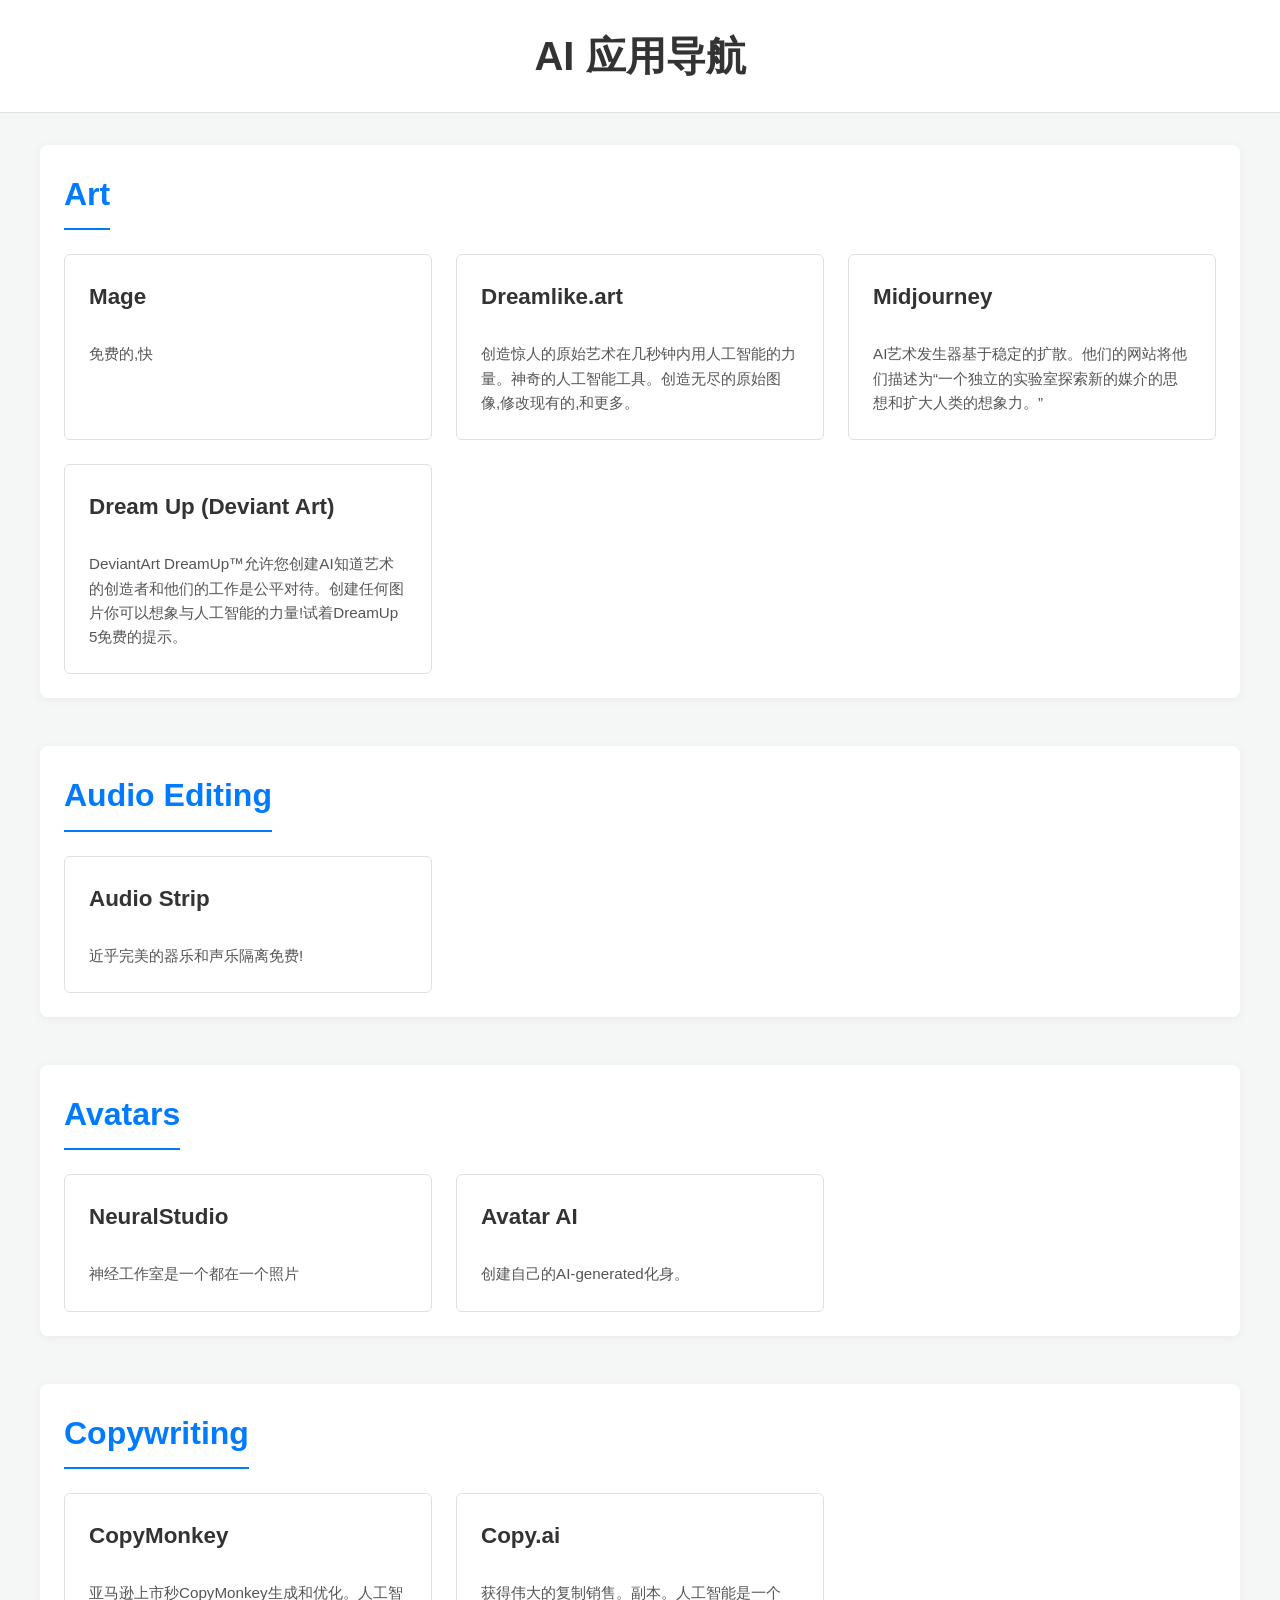
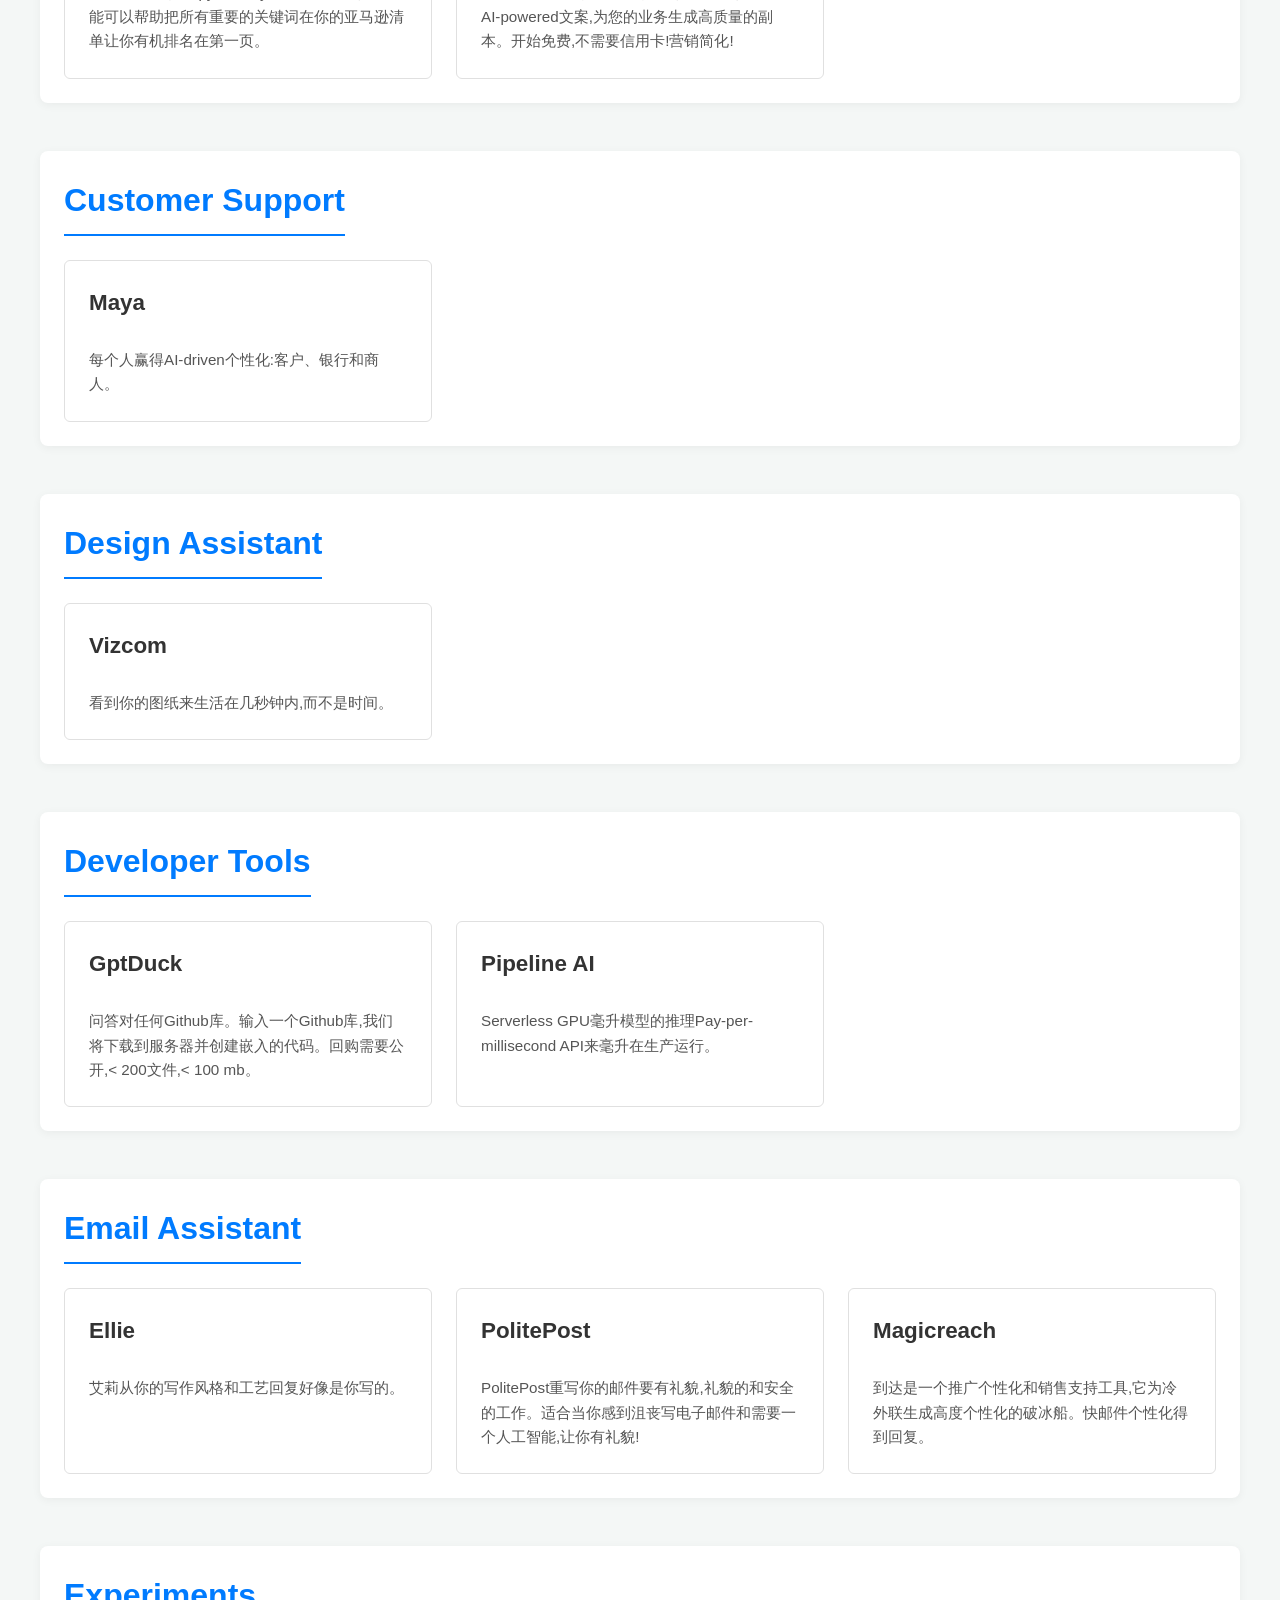
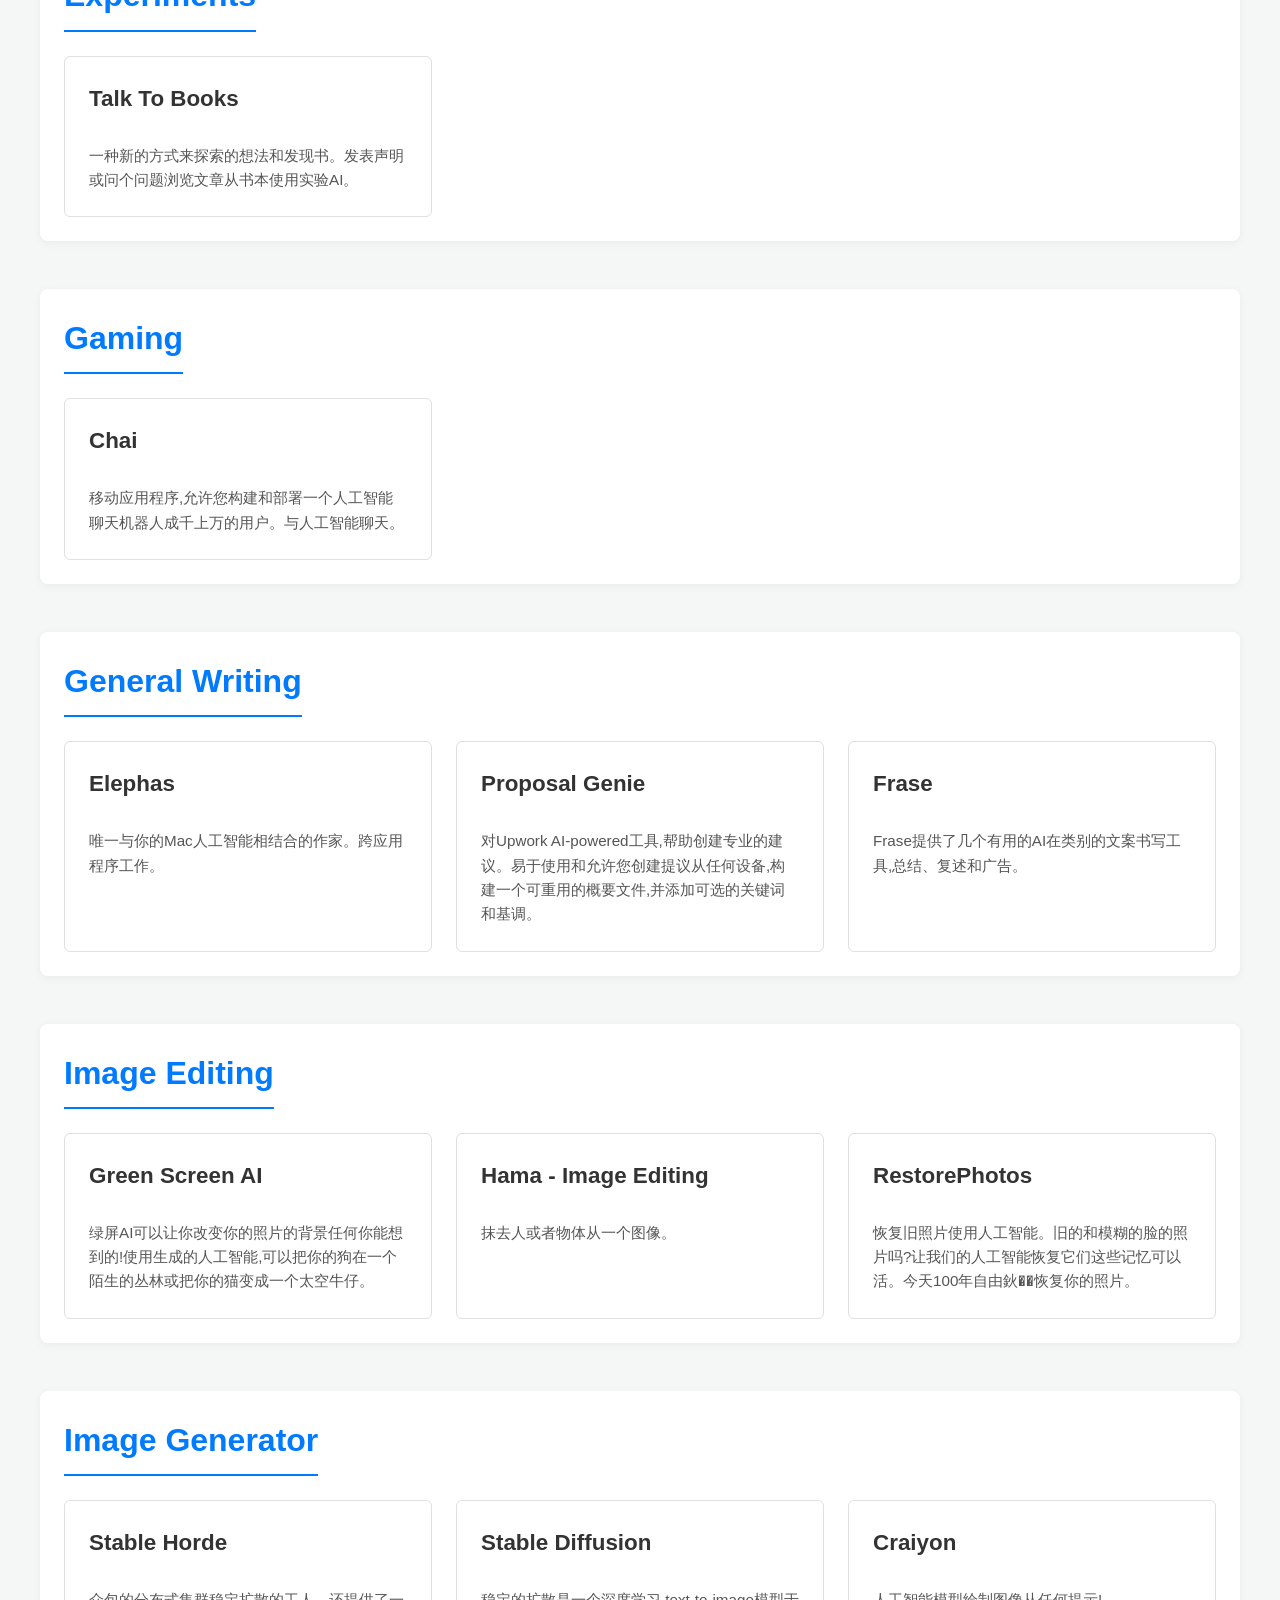
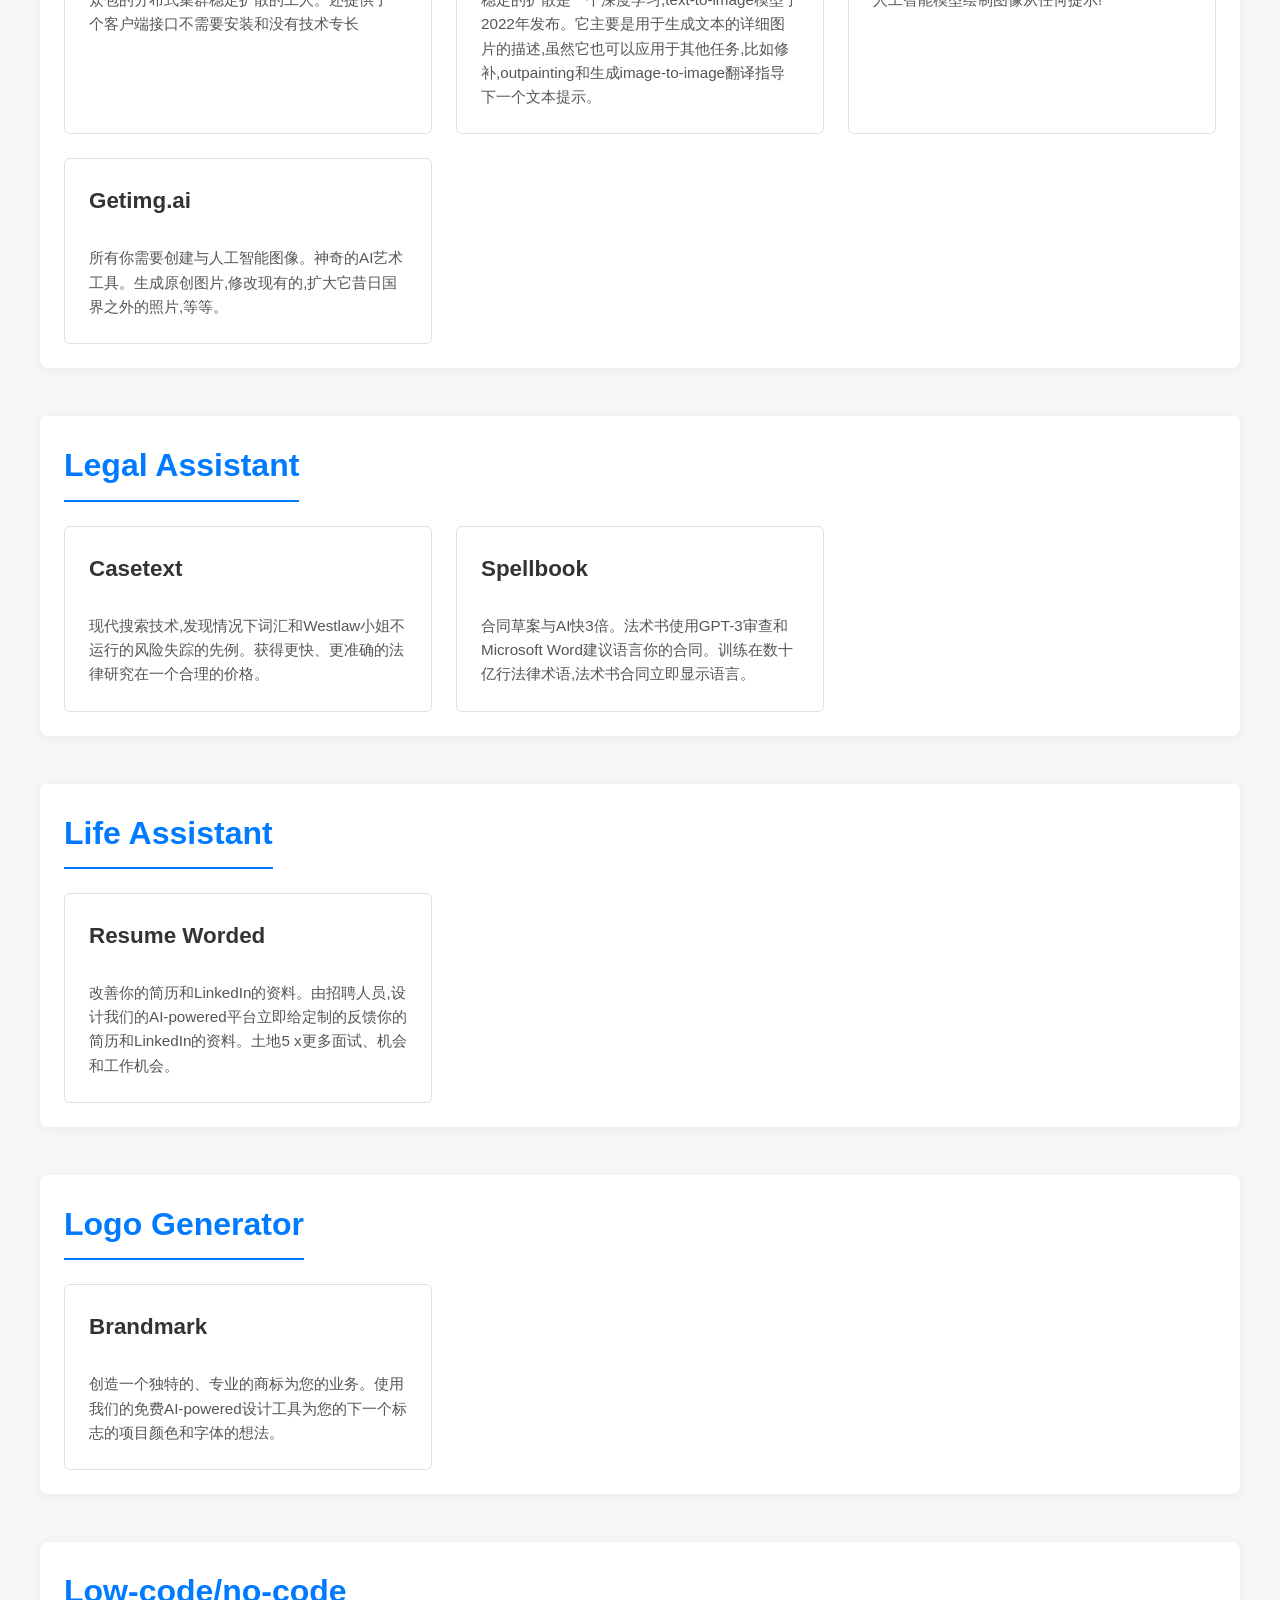
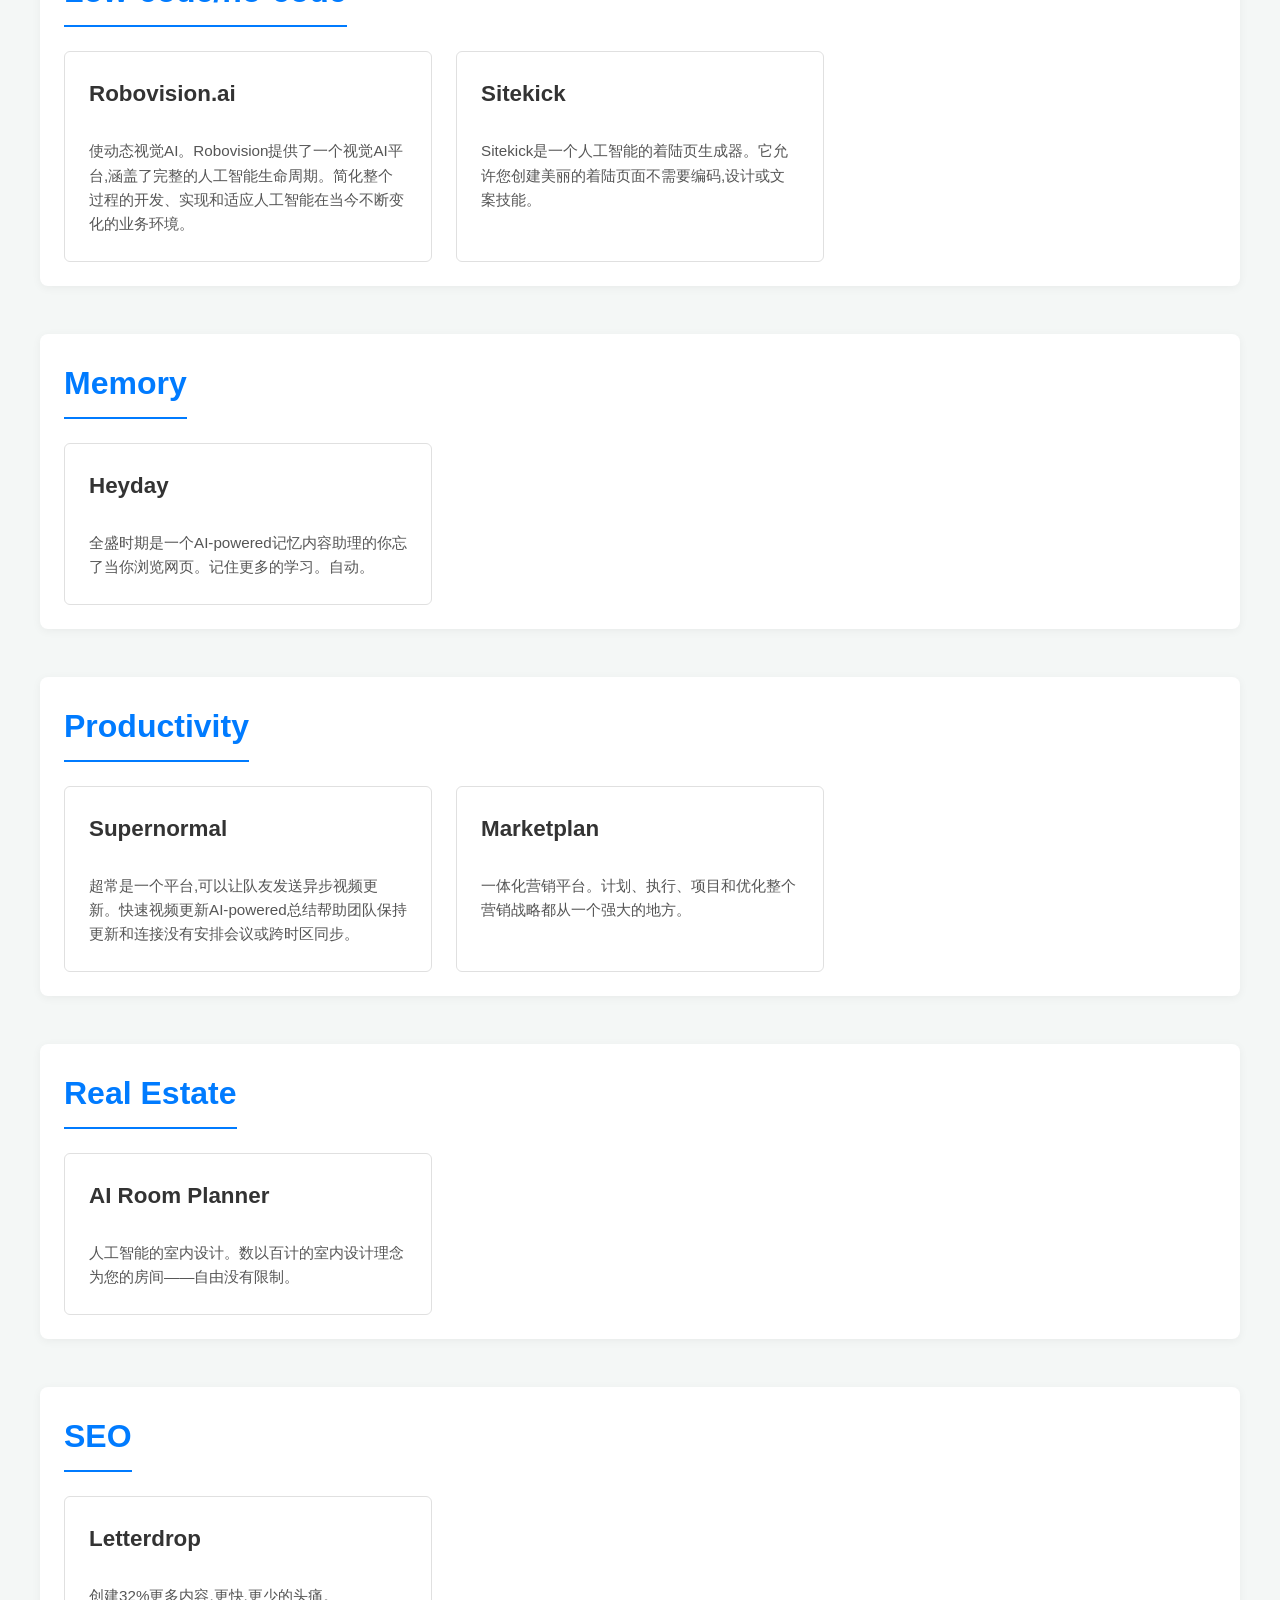
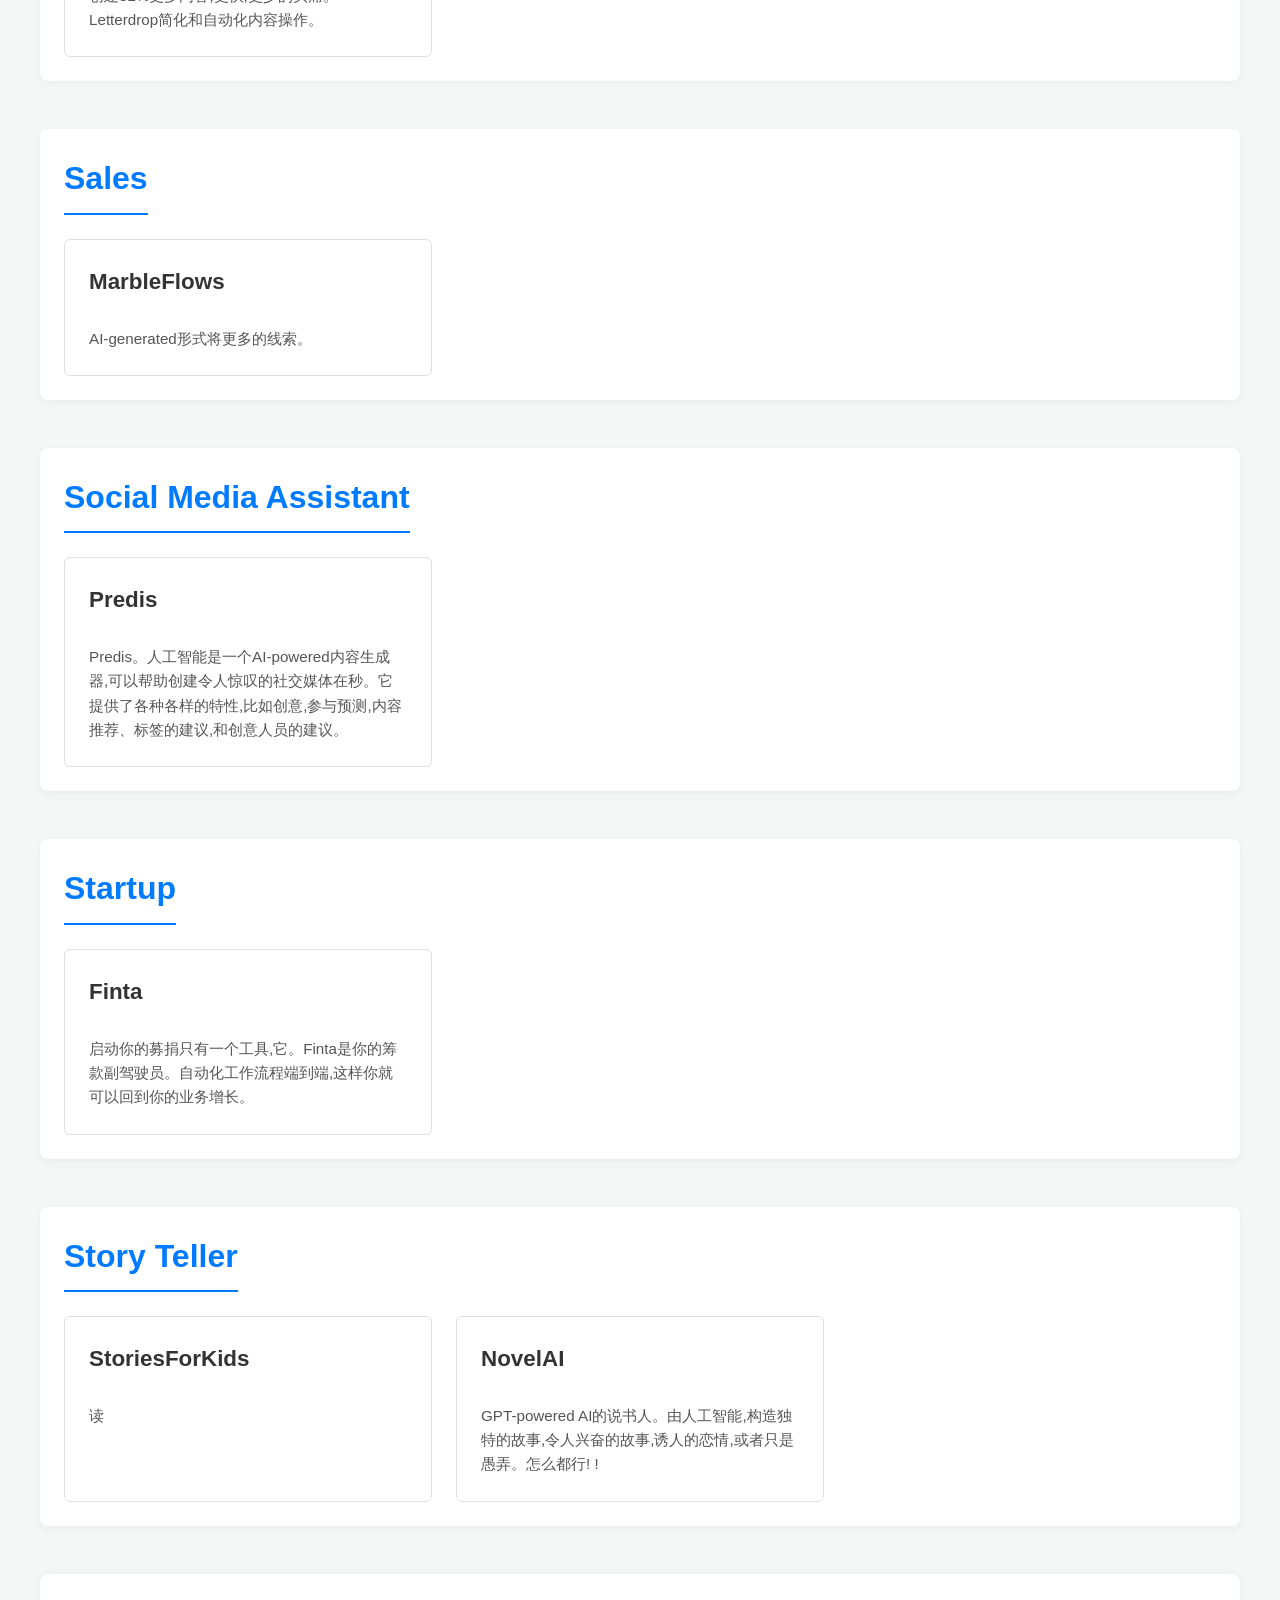
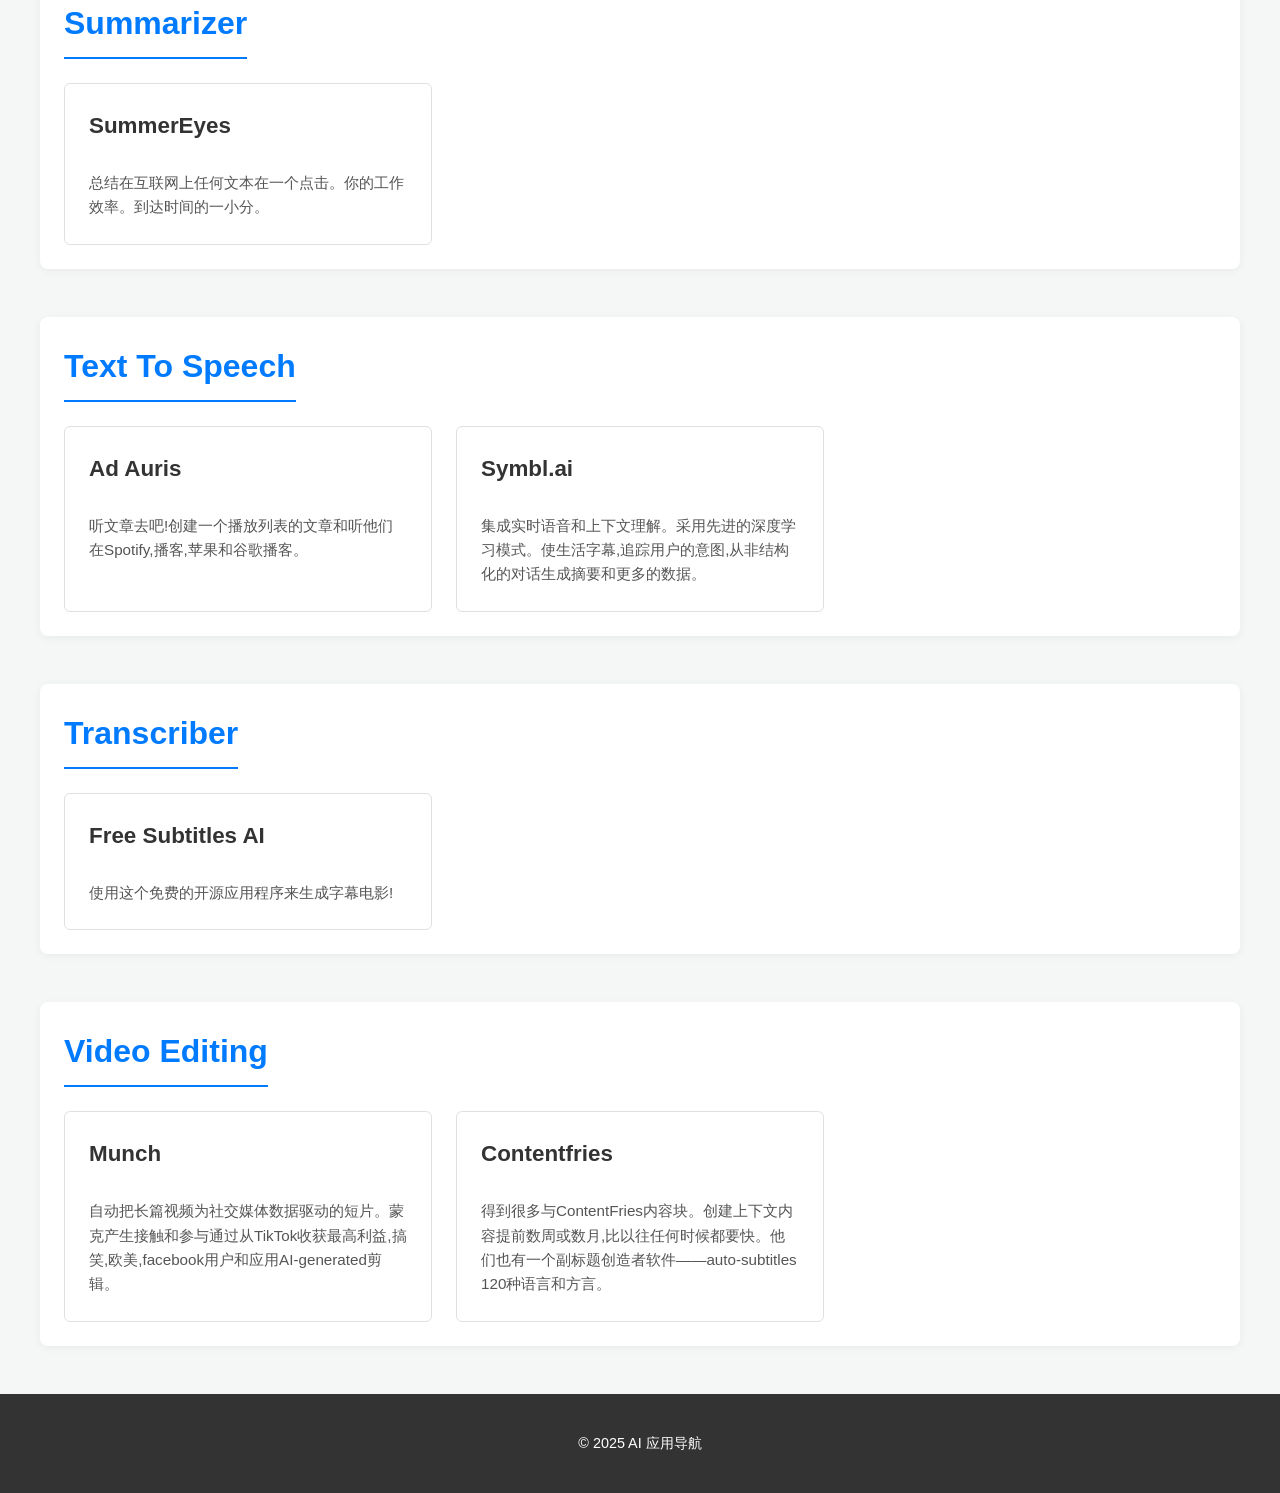
==== index.html @ a6e99bd7 "commit" ====
<!DOCTYPE html>
<html lang="zh-CN">
<head>
    <meta charset="UTF-8">
    <meta name="viewport" content="width=device-width, initial-scale=1.0">
    <title>AI 应用导航</title>
    <link rel="stylesheet" href="style.css">
</head>
<body>
    <header>
        <h1>AI 应用导航</h1>
    </header>
    <main>
        <section class="category-section" id="category-art">
            <h2>Art</h2>
            <div class="app-grid">
                <div class="app-card">
                    <h3><a href="https://www.mage.space" target="_blank">Mage</a></h3>
                    <p class="description">免费的,快</p>
                </div>
                <div class="app-card">
                    <h3><a href="https://dreamlike.art" target="_blank">Dreamlike.art</a></h3>
                    <p class="description">创造惊人的原始艺术在几秒钟内用人工智能的力量。神奇的人工智能工具。创造无尽的原始图像,修改现有的,和更多。</p>
                </div>
                <div class="app-card">
                    <h3><a href="https://www.midjourney.com/home/" target="_blank">Midjourney</a></h3>
                    <p class="description">AI艺术发生器基于稳定的扩散。他们的网站将他们描述为“一个独立的实验室探索新的媒介的思想和扩大人类的想象力。”</p>
                </div>
                <div class="app-card">
                    <h3><a href="https://www.dreamup.com" target="_blank">Dream Up (Deviant Art)</a></h3>
                    <p class="description">DeviantArt DreamUp™允许您创建AI知道艺术的创造者和他们的工作是公平对待。创建任何图片你可以想象与人工智能的力量!试着DreamUp 5免费的提示。</p>
                </div>
            </div>
        </section>
        <section class="category-section" id="category-audio-editing">
            <h2>Audio Editing</h2>
            <div class="app-grid">
                <div class="app-card">
                    <h3><a href="https://www.audiostrip.co.uk/" target="_blank">Audio Strip</a></h3>
                    <p class="description">近乎完美的器乐和声乐隔离免费!</p>
                </div>
            </div>
        </section>
        <section class="category-section" id="category-avatars">
            <h2>Avatars</h2>
            <div class="app-grid">
                <div class="app-card">
                    <h3><a href="https://neural.cam/studio" target="_blank">NeuralStudio</a></h3>
                    <p class="description">神经工作室是一个都在一个照片</p>
                </div>
                <div class="app-card">
                    <h3><a href="https://avatarai.me" target="_blank">Avatar AI</a></h3>
                    <p class="description">创建自己的AI-generated化身。</p>
                </div>
            </div>
        </section>
        <section class="category-section" id="category-copywriting">
            <h2>Copywriting</h2>
            <div class="app-grid">
                <div class="app-card">
                    <h3><a href="https://copymonkey.ai/" target="_blank">CopyMonkey</a></h3>
                    <p class="description">亚马逊上市秒CopyMonkey生成和优化。人工智能可以帮助把所有重要的关键词在你的亚马逊清单让你有机排名在第一页。</p>
                </div>
                <div class="app-card">
                    <h3><a href="www.copy.ai" target="_blank">Copy.ai</a></h3>
                    <p class="description">获得伟大的复制销售。副本。人工智能是一个AI-powered文案,为您的业务生成高质量的副本。开始免费,不需要信用卡!营销简化!</p>
                </div>
            </div>
        </section>
        <section class="category-section" id="category-customer-support">
            <h2>Customer Support</h2>
            <div class="app-grid">
                <div class="app-card">
                    <h3><a href="https://maya.ai" target="_blank">Maya</a></h3>
                    <p class="description">每个人赢得AI-driven个性化:客户、银行和商人。</p>
                </div>
            </div>
        </section>
        <section class="category-section" id="category-design-assistant">
            <h2>Design Assistant</h2>
            <div class="app-grid">
                <div class="app-card">
                    <h3><a href="https://www.vizcom.ai/" target="_blank">Vizcom</a></h3>
                    <p class="description">看到你的图纸来生活在几秒钟内,而不是时间。</p>
                </div>
            </div>
        </section>
        <section class="category-section" id="category-developer-tools">
            <h2>Developer Tools</h2>
            <div class="app-grid">
                <div class="app-card">
                    <h3><a href="https://gptduck.com" target="_blank">GptDuck</a></h3>
                    <p class="description">问答对任何Github库。输入一个Github库,我们将下载到服务器并创建嵌入的代码。回购需要公开,< 200文件,< 100 mb。</p>
                </div>
                <div class="app-card">
                    <h3><a href="https://pipeline.ai" target="_blank">Pipeline AI</a></h3>
                    <p class="description">Serverless GPU毫升模型的推理Pay-per-millisecond API来毫升在生产运行。</p>
                </div>
            </div>
        </section>
        <section class="category-section" id="category-email-assistant">
            <h2>Email Assistant</h2>
            <div class="app-grid">
                <div class="app-card">
                    <h3><a href="https://ellieai.com" target="_blank">Ellie</a></h3>
                    <p class="description">艾莉从你的写作风格和工艺回复好像是你写的。</p>
                </div>
                <div class="app-card">
                    <h3><a href="https://politepost.net" target="_blank">PolitePost</a></h3>
                    <p class="description">PolitePost重写你的邮件要有礼貌,礼貌的和安全的工作。适合当你感到沮丧写电子邮件和需要一个人工智能,让你有礼貌!</p>
                </div>
                <div class="app-card">
                    <h3><a href="https://magicreach.ai" target="_blank">Magicreach</a></h3>
                    <p class="description">到达是一个推广个性化和销售支持工具,它为冷外联生成高度个性化的破冰船。快邮件个性化得到回复。</p>
                </div>
            </div>
        </section>
        <section class="category-section" id="category-experiments">
            <h2>Experiments</h2>
            <div class="app-grid">
                <div class="app-card">
                    <h3><a href="https://books.google.com" target="_blank">Talk To Books</a></h3>
                    <p class="description">一种新的方式来探索的想法和发现书。发表声明或问个问题浏览文章从书本使用实验AI。</p>
                </div>
            </div>
        </section>
        <section class="category-section" id="category-gaming">
            <h2>Gaming</h2>
            <div class="app-grid">
                <div class="app-card">
                    <h3><a href="https://chai.ml" target="_blank">Chai</a></h3>
                    <p class="description">移动应用程序,允许您构建和部署一个人工智能聊天机器人成千上万的用户。与人工智能聊天。</p>
                </div>
            </div>
        </section>
        <section class="category-section" id="category-general-writing">
            <h2>General Writing</h2>
            <div class="app-grid">
                <div class="app-card">
                    <h3><a href="https://elephas.app" target="_blank">Elephas</a></h3>
                    <p class="description">唯一与你的Mac人工智能相结合的作家。跨应用程序工作。</p>
                </div>
                <div class="app-card">
                    <h3><a href="https://proposalgenie.ai" target="_blank">Proposal Genie</a></h3>
                    <p class="description">对Upwork AI-powered工具,帮助创建专业的建议。易于使用和允许您创建提议从任何设备,构建一个可重用的概要文件,并添加可选的关键词和基调。</p>
                </div>
                <div class="app-card">
                    <h3><a href="https://frase.io" target="_blank">Frase</a></h3>
                    <p class="description">Frase提供了几个有用的AI在类别的文案书写工具,总结、复述和广告。</p>
                </div>
            </div>
        </section>
        <section class="category-section" id="category-image-editing">
            <h2>Image Editing</h2>
            <div class="app-grid">
                <div class="app-card">
                    <h3><a href="https://greenscreenai.com" target="_blank">Green Screen AI</a></h3>
                    <p class="description">绿屏AI可以让你改变你的照片的背景任何你能想到的!使用生成的人工智能,可以把你的狗在一个陌生的丛林或把你的猫变成一个太空牛仔。</p>
                </div>
                <div class="app-card">
                    <h3><a href="https://hama.app" target="_blank">Hama - Image Editing</a></h3>
                    <p class="description">抹去人或者物体从一个图像。</p>
                </div>
                <div class="app-card">
                    <h3><a href="https://restorephotos.io" target="_blank">RestorePhotos</a></h3>
                    <p class="description">恢复旧照片使用人工智能。旧的和模糊的脸的照片吗?让我们的人工智能恢复它们这些记忆可以活。今天100年自由鈥��恢复你的照片。</p>
                </div>
            </div>
        </section>
        <section class="category-section" id="category-image-generator">
            <h2>Image Generator</h2>
            <div class="app-grid">
                <div class="app-card">
                    <h3><a href="https://stablehorde.net" target="_blank">Stable Horde</a></h3>
                    <p class="description">众包的分布式集群稳定扩散的工人。还提供了一个客户端接口不需要安装和没有技术专长</p>
                </div>
                <div class="app-card">
                    <h3><a href="https://stability.ai" target="_blank">Stable Diffusion</a></h3>
                    <p class="description">稳定的扩散是一个深度学习,text-to-image模型于2022年发布。它主要是用于生成文本的详细图片的描述,虽然它也可以应用于其他任务,比如修补,outpainting和生成image-to-image翻译指导下一个文本提示。</p>
                </div>
                <div class="app-card">
                    <h3><a href="https://craiyon.com" target="_blank">Craiyon</a></h3>
                    <p class="description">人工智能模型绘制图像从任何提示!</p>
                </div>
                <div class="app-card">
                    <h3><a href="https://getimg.ai" target="_blank">Getimg.ai</a></h3>
                    <p class="description">所有你需要创建与人工智能图像。神奇的AI艺术工具。生成原创图片,修改现有的,扩大它昔日国界之外的照片,等等。</p>
                </div>
            </div>
        </section>
        <section class="category-section" id="category-legal-assistant">
            <h2>Legal Assistant</h2>
            <div class="app-grid">
                <div class="app-card">
                    <h3><a href="https://casetext.com" target="_blank">Casetext</a></h3>
                    <p class="description">现代搜索技术,发现情况下词汇和Westlaw小姐不运行的风险失踪的先例。获得更快、更准确的法律研究在一个合理的价格。</p>
                </div>
                <div class="app-card">
                    <h3><a href="https://spellbook.legal" target="_blank">Spellbook</a></h3>
                    <p class="description">合同草案与AI快3倍。法术书使用GPT-3审查和Microsoft Word建议语言你的合同。训练在数十亿行法律术语,法术书合同立即显示语言。</p>
                </div>
            </div>
        </section>
        <section class="category-section" id="category-life-assistant">
            <h2>Life Assistant</h2>
            <div class="app-grid">
                <div class="app-card">
                    <h3><a href="https://resumeworded.com" target="_blank">Resume Worded</a></h3>
                    <p class="description">改善你的简历和LinkedIn的资料。由招聘人员,设计我们的AI-powered平台立即给定制的反馈你的简历和LinkedIn的资料。土地5 x更多面试、机会和工作机会。</p>
                </div>
            </div>
        </section>
        <section class="category-section" id="category-logo-generator">
            <h2>Logo Generator</h2>
            <div class="app-grid">
                <div class="app-card">
                    <h3><a href="https://brandmark.io" target="_blank">Brandmark</a></h3>
                    <p class="description">创造一个独特的、专业的商标为您的业务。使用我们的免费AI-powered设计工具为您的下一个标志的项目颜色和字体的想法。</p>
                </div>
            </div>
        </section>
        <section class="category-section" id="category-low-code-no-code">
            <h2>Low-code/no-code</h2>
            <div class="app-grid">
                <div class="app-card">
                    <h3><a href="https://robovision.ai" target="_blank">Robovision.ai</a></h3>
                    <p class="description">使动态视觉AI。Robovision提供了一个视觉AI平台,涵盖了完整的人工智能生命周期。简化整个过程的开发、实现和适应人工智能在当今不断变化的业务环境。</p>
                </div>
                <div class="app-card">
                    <h3><a href="https://sitekick.ai" target="_blank">Sitekick</a></h3>
                    <p class="description">Sitekick是一个人工智能的着陆页生成器。它允许您创建美丽的着陆页面不需要编码,设计或文案技能。</p>
                </div>
            </div>
        </section>
        <section class="category-section" id="category-memory">
            <h2>Memory</h2>
            <div class="app-grid">
                <div class="app-card">
                    <h3><a href="https://heyday.xyz" target="_blank">Heyday</a></h3>
                    <p class="description">全盛时期是一个AI-powered记忆内容助理的你忘了当你浏览网页。记住更多的学习。自动。</p>
                </div>
            </div>
        </section>
        <section class="category-section" id="category-productivity">
            <h2>Productivity</h2>
            <div class="app-grid">
                <div class="app-card">
                    <h3><a href="https://supernormal.com" target="_blank">Supernormal</a></h3>
                    <p class="description">超常是一个平台,可以让队友发送异步视频更新。快速视频更新AI-powered总结帮助团队保持更新和连接没有安排会议或跨时区同步。</p>
                </div>
                <div class="app-card">
                    <h3><a href="https://marketplan.io" target="_blank">Marketplan</a></h3>
                    <p class="description">一体化营销平台。计划、执行、项目和优化整个营销战略都从一个强大的地方。</p>
                </div>
            </div>
        </section>
        <section class="category-section" id="category-real-estate">
            <h2>Real Estate</h2>
            <div class="app-grid">
                <div class="app-card">
                    <h3><a href="https://airoomplanner.com" target="_blank">AI Room Planner</a></h3>
                    <p class="description">人工智能的室内设计。数以百计的室内设计理念为您的房间——自由没有限制。</p>
                </div>
            </div>
        </section>
        <section class="category-section" id="category-seo">
            <h2>SEO</h2>
            <div class="app-grid">
                <div class="app-card">
                    <h3><a href="https://letterdrop.com" target="_blank">Letterdrop</a></h3>
                    <p class="description">创建32%更多内容,更快,更少的头痛。Letterdrop简化和自动化内容操作。</p>
                </div>
            </div>
        </section>
        <section class="category-section" id="category-sales">
            <h2>Sales</h2>
            <div class="app-grid">
                <div class="app-card">
                    <h3><a href="https://app.marbleflows.com" target="_blank">MarbleFlows</a></h3>
                    <p class="description">AI-generated形式将更多的线索。</p>
                </div>
            </div>
        </section>
        <section class="category-section" id="category-social-media-assistant">
            <h2>Social Media Assistant</h2>
            <div class="app-grid">
                <div class="app-card">
                    <h3><a href="https://predis.ai" target="_blank">Predis</a></h3>
                    <p class="description">Predis。人工智能是一个AI-powered内容生成器,可以帮助创建令人惊叹的社交媒体在秒。它提供了各种各样的特性,比如创意,参与预测,内容推荐、标签的建议,和创意人员的建议。</p>
                </div>
            </div>
        </section>
        <section class="category-section" id="category-startup">
            <h2>Startup</h2>
            <div class="app-grid">
                <div class="app-card">
                    <h3><a href="https://trustfinta.com" target="_blank">Finta</a></h3>
                    <p class="description">启动你的募捐只有一个工具,它。Finta是你的筹款副驾驶员。自动化工作流程端到端,这样你就可以回到你的业务增长。</p>
                </div>
            </div>
        </section>
        <section class="category-section" id="category-story-teller">
            <h2>Story Teller</h2>
            <div class="app-grid">
                <div class="app-card">
                    <h3><a href="https://storiesforkids.ai" target="_blank">StoriesForKids</a></h3>
                    <p class="description">读</p>
                </div>
                <div class="app-card">
                    <h3><a href="https://novelai.net" target="_blank">NovelAI</a></h3>
                    <p class="description">GPT-powered AI的说书人。由人工智能,构造独特的故事,令人兴奋的故事,诱人的恋情,或者只是愚弄。怎么都行! !</p>
                </div>
            </div>
        </section>
        <section class="category-section" id="category-summarizer">
            <h2>Summarizer</h2>
            <div class="app-grid">
                <div class="app-card">
                    <h3><a href="https://summereyes.ai" target="_blank">SummerEyes</a></h3>
                    <p class="description">总结在互联网上任何文本在一个点击。你的工作效率。到达时间的一小分。</p>
                </div>
            </div>
        </section>
        <section class="category-section" id="category-text-to-speech">
            <h2>Text To Speech</h2>
            <div class="app-grid">
                <div class="app-card">
                    <h3><a href="https://play.ad-auris.com" target="_blank">Ad Auris</a></h3>
                    <p class="description">听文章去吧!创建一个播放列表的文章和听他们在Spotify,播客,苹果和谷歌播客。</p>
                </div>
                <div class="app-card">
                    <h3><a href="https://symbl.ai" target="_blank">Symbl.ai</a></h3>
                    <p class="description">集成实时语音和上下文理解。采用先进的深度学习模式。使生活字幕,追踪用户的意图,从非结构化的对话生成摘要和更多的数据。</p>
                </div>
            </div>
        </section>
        <section class="category-section" id="category-transcriber">
            <h2>Transcriber</h2>
            <div class="app-grid">
                <div class="app-card">
                    <h3><a href="https://freesubtitles.ai" target="_blank">Free Subtitles AI</a></h3>
                    <p class="description">使用这个免费的开源应用程序来生成字幕电影!</p>
                </div>
            </div>
        </section>
        <section class="category-section" id="category-video-editing">
            <h2>Video Editing</h2>
            <div class="app-grid">
                <div class="app-card">
                    <h3><a href="https://getmunch.com" target="_blank">Munch</a></h3>
                    <p class="description">自动把长篇视频为社交媒体数据驱动的短片。蒙克产生接触和参与通过从TikTok收获最高利益,搞笑,欧美,facebook用户和应用AI-generated剪辑。</p>
                </div>
                <div class="app-card">
                    <h3><a href="https://contentfries.com" target="_blank">Contentfries</a></h3>
                    <p class="description">得到很多与ContentFries内容块。创建上下文内容提前数周或数月,比以往任何时候都要快。他们也有一个副标题创造者软件——auto-subtitles 120种语言和方言。</p>
                </div>
            </div>
        </section>

    </main>
    <footer>
        <p>&copy; 2025 AI 应用导航</p>
    </footer>
</body>
</html>
---- style.css ----
/****** General Styles ******/
body {
    font-family: -apple-system, BlinkMacSystemFont, "Segoe UI", Roboto, Helvetica, Arial, sans-serif;
    line-height: 1.6;
    margin: 0;
    padding: 0;
    background-color: #f4f7f6;
    color: #333;
}

header {
    background-color: #ffffff;
    color: #333;
    padding: 1.5rem 0;
    text-align: center;
    border-bottom: 1px solid #e0e0e0;
}

header h1 {
    margin: 0;
    font-size: 2.5rem;
    font-weight: 600;
}

main {
    max-width: 1200px;
    margin: 2rem auto;
    padding: 0 1rem;
}

footer {
    text-align: center;
    padding: 1.5rem 0;
    margin-top: 2rem;
    background-color: #333;
    color: #fff;
    font-size: 0.9rem;
}

/****** Category Section Styles ******/
.category-section {
    margin-bottom: 3rem;
    padding: 1.5rem;
    background-color: #ffffff;
    border-radius: 8px;
    box-shadow: 0 2px 10px rgba(0, 0, 0, 0.05);
}

.category-section h2 {
    font-size: 2rem;
    color: #007bff; /* A modern blue, good for navigation/tech themes */
    margin-top: 0;
    margin-bottom: 1.5rem;
    padding-bottom: 0.5rem;
    border-bottom: 2px solid #007bff;
    display: inline-block; /* Keeps border only under text */
}

/****** App Grid & Card Styles ******/
.app-grid {
    display: grid;
    grid-template-columns: repeat(auto-fill, minmax(300px, 1fr)); /* Responsive grid */
    gap: 1.5rem;
}

.app-card {
    background-color: #fff;
    border: 1px solid #e0e0e0;
    border-radius: 6px;
    padding: 1.5rem;
    transition: transform 0.2s ease-in-out, box-shadow 0.2s ease-in-out;
    display: flex;
    flex-direction: column;
    justify-content: space-between; /* Pushes description down if card heights vary */
}

.app-card:hover {
    transform: translateY(-5px);
    box-shadow: 0 8px 16px rgba(0, 0, 0, 0.1);
}

.app-card h3 {
    font-size: 1.4rem;
    margin-top: 0;
    margin-bottom: 0.75rem;
}

.app-card h3 a {
    text-decoration: none;
    color: #333;
    font-weight: 600;
}

.app-card h3 a:hover {
    color: #0056b3; /* Darker blue on hover */
    text-decoration: underline;
}

.app-card .description {
    font-size: 0.95rem;
    color: #555;
    margin-bottom: 0; /* Remove bottom margin if it's the last element */
    flex-grow: 1; /* Allows description to take available space */
}


/****** Responsive Adjustments ******/
@media (max-width: 768px) {
    header h1 {
        font-size: 2rem;
    }

    .category-section h2 {
        font-size: 1.75rem;
    }

    .app-grid {
        grid-template-columns: 1fr; /* Single column on smaller screens */
    }

    .app-card h3 {
        font-size: 1.25rem;
    }
}

@media (max-width: 480px) {
    header h1 {
        font-size: 1.75rem;
    }
    main {
        margin: 1rem auto;
        padding: 0 0.5rem;
    }
    .category-section {
        padding: 1rem;
    }
    .app-card {
        padding: 1rem;
    }
}
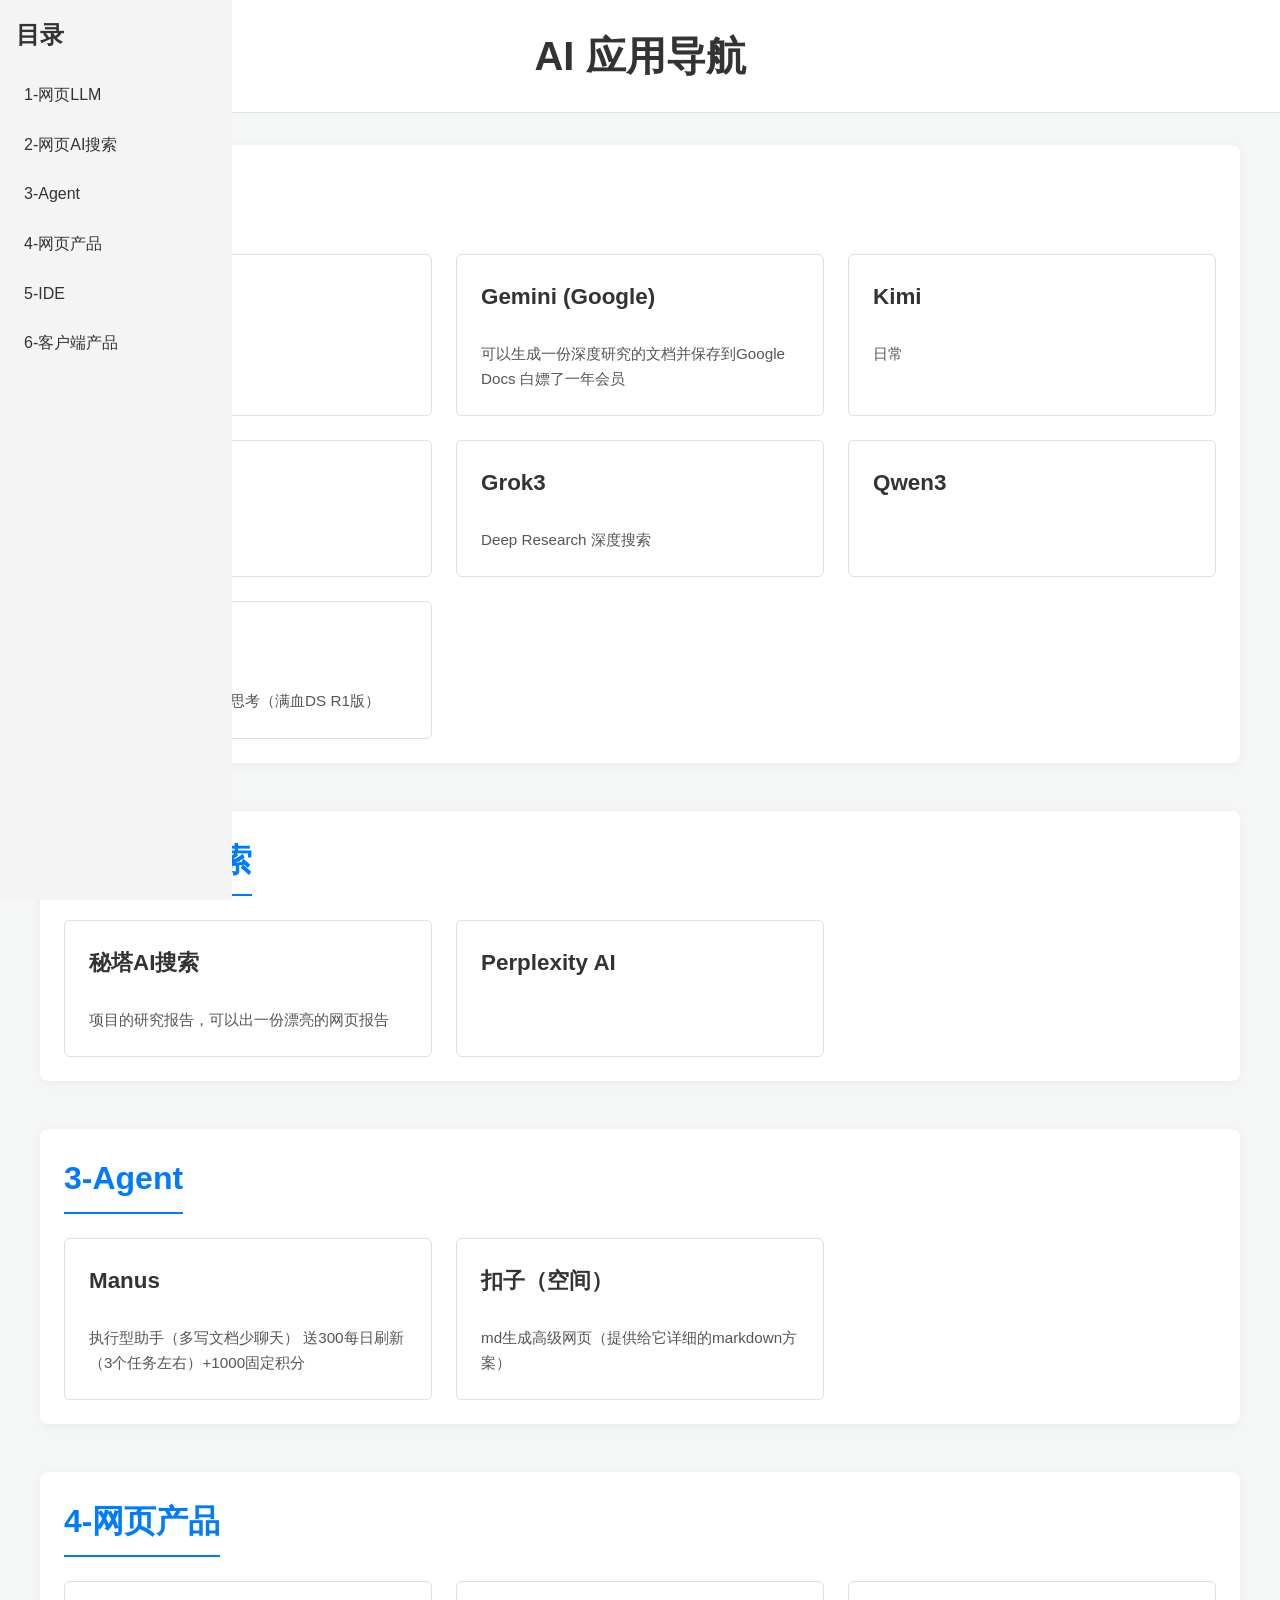
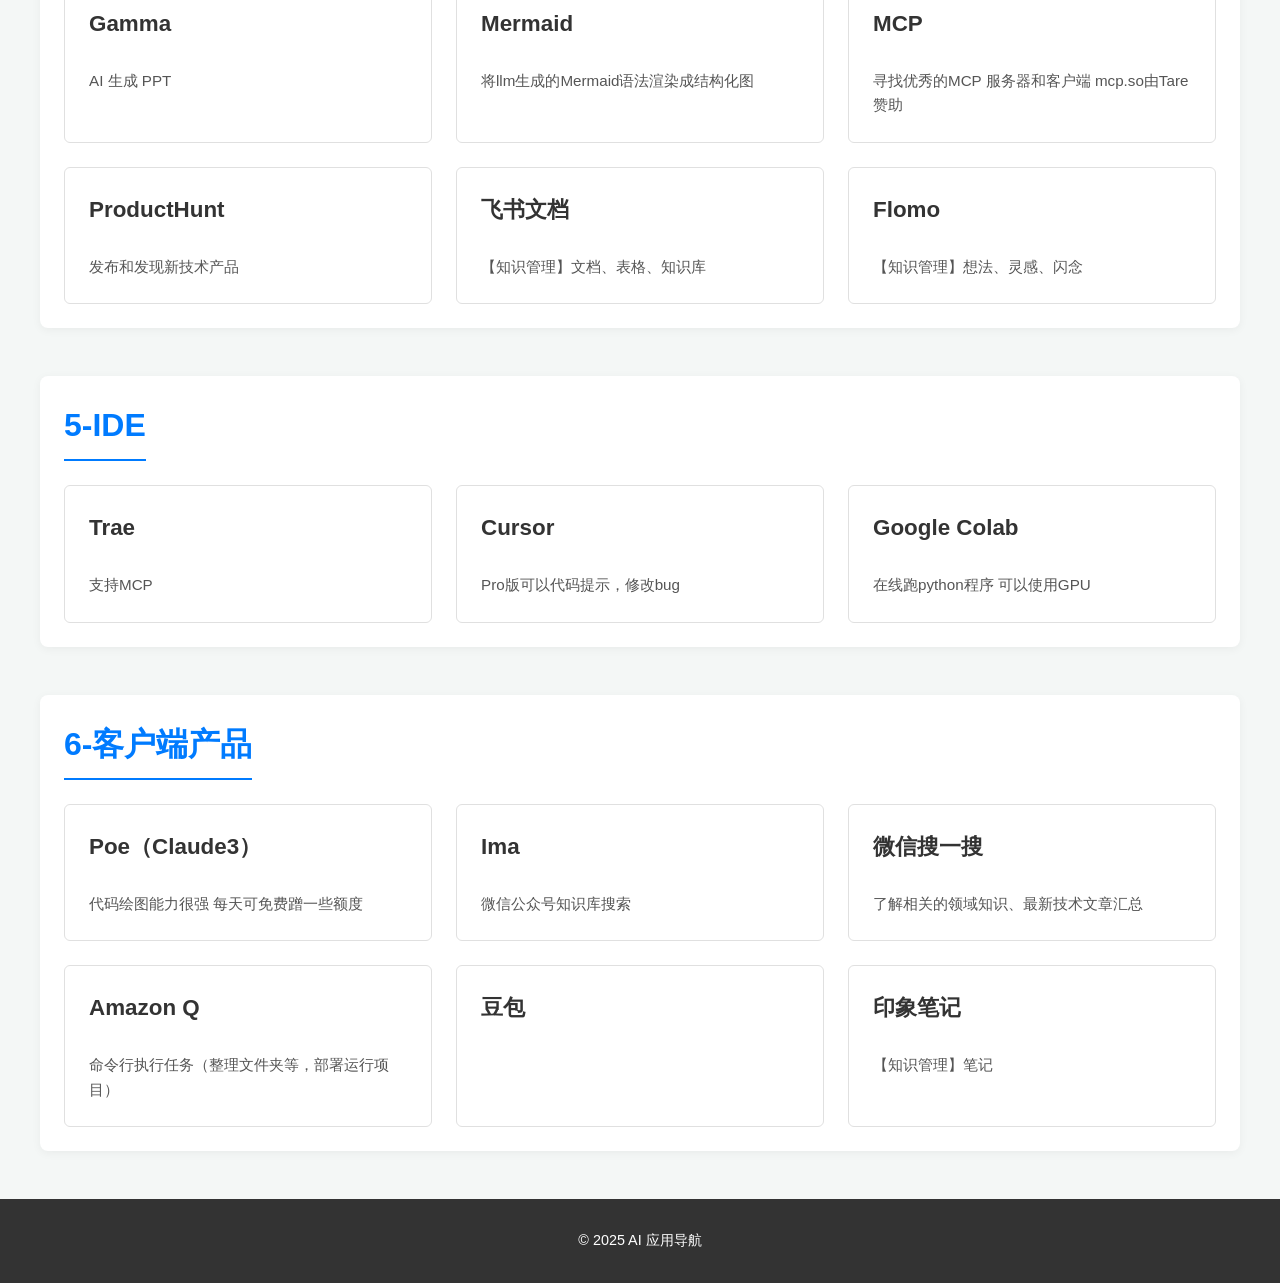
==== commit 39ddeb7e: "update toc" ====
--- a/index.html
+++ b/index.html
@@ -6,354 +6,204 @@
     <meta name="viewport" content="width=device-width, initial-scale=1.0">
     <title>AI 应用导航</title>
     <link rel="stylesheet" href="style.css">
+    <style>
+        nav {
+            background-color: #f4f4f4;
+            width: 200px;
+            padding: 1rem;
+            position: fixed;
+            top: 0;
+            left: 0;
+            bottom: 0;
+            overflow-y: auto;
+        }
+        nav h2 {
+            margin-top: 0;
+        }
+        nav ul {
+            list-style: none;
+            padding: 0;
+        }
+        nav ul li {
+            margin-bottom: 0.5rem;
+        }
+        nav ul li a {
+            text-decoration: none;
+            color: #333;
+            display: block;
+            padding: 0.5rem;
+            border-radius: 4px;
+        }
+        nav ul li a:hover {
+            background-color: #ddd;
+        }
+        # main {
+        #     flex: 1;
+        #     padding: 1rem;
+        #     margin-left: 200px;
+        # }
+        footer {
+            background-color: #333;
+            color: white;
+            text-align: center;
+            padding: 1rem;
+            margin-top: auto;
+        }
+    </style>
 </head>
 <body>
     <header>
         <h1>AI 应用导航</h1>
     </header>
+    <nav>
+        <h2>目录</h2>
+        <ul class="sidebar">
+            <li><a href="#category-1-网页llm">1-网页LLM</a></li>
+            <li><a href="#category-2-网页ai搜索">2-网页AI搜索</a></li>
+            <li><a href="#category-3-agent">3-Agent</a></li>
+            <li><a href="#category-4-网页产品">4-网页产品</a></li>
+            <li><a href="#category-5-ide">5-IDE</a></li>
+            <li><a href="#category-6-客户端产品">6-客户端产品</a></li>
+
+        </ul>
+    </nav>
     <main>
-        <section class="category-section" id="category-art">
-            <h2>Art</h2>
-            <div class="app-grid">
-                <div class="app-card">
-                    <h3><a href="https://www.mage.space" target="_blank">Mage</a></h3>
-                    <p class="description">免费的,快</p>
-                </div>
-                <div class="app-card">
-                    <h3><a href="https://dreamlike.art" target="_blank">Dreamlike.art</a></h3>
-                    <p class="description">创造惊人的原始艺术在几秒钟内用人工智能的力量。神奇的人工智能工具。创造无尽的原始图像,修改现有的,和更多。</p>
-                </div>
-                <div class="app-card">
-                    <h3><a href="https://www.midjourney.com/home/" target="_blank">Midjourney</a></h3>
-                    <p class="description">AI艺术发生器基于稳定的扩散。他们的网站将他们描述为“一个独立的实验室探索新的媒介的思想和扩大人类的想象力。”</p>
-                </div>
-                <div class="app-card">
-                    <h3><a href="https://www.dreamup.com" target="_blank">Dream Up (Deviant Art)</a></h3>
-                    <p class="description">DeviantArt DreamUp™允许您创建AI知道艺术的创造者和他们的工作是公平对待。创建任何图片你可以想象与人工智能的力量!试着DreamUp 5免费的提示。</p>
-                </div>
-            </div>
-        </section>
-        <section class="category-section" id="category-audio-editing">
-            <h2>Audio Editing</h2>
-            <div class="app-grid">
-                <div class="app-card">
-                    <h3><a href="https://www.audiostrip.co.uk/" target="_blank">Audio Strip</a></h3>
-                    <p class="description">近乎完美的器乐和声乐隔离免费!</p>
-                </div>
-            </div>
-        </section>
-        <section class="category-section" id="category-avatars">
-            <h2>Avatars</h2>
-            <div class="app-grid">
-                <div class="app-card">
-                    <h3><a href="https://neural.cam/studio" target="_blank">NeuralStudio</a></h3>
-                    <p class="description">神经工作室是一个都在一个照片</p>
-                </div>
-                <div class="app-card">
-                    <h3><a href="https://avatarai.me" target="_blank">Avatar AI</a></h3>
-                    <p class="description">创建自己的AI-generated化身。</p>
-                </div>
-            </div>
-        </section>
-        <section class="category-section" id="category-copywriting">
-            <h2>Copywriting</h2>
-            <div class="app-grid">
-                <div class="app-card">
-                    <h3><a href="https://copymonkey.ai/" target="_blank">CopyMonkey</a></h3>
-                    <p class="description">亚马逊上市秒CopyMonkey生成和优化。人工智能可以帮助把所有重要的关键词在你的亚马逊清单让你有机排名在第一页。</p>
-                </div>
-                <div class="app-card">
-                    <h3><a href="www.copy.ai" target="_blank">Copy.ai</a></h3>
-                    <p class="description">获得伟大的复制销售。副本。人工智能是一个AI-powered文案,为您的业务生成高质量的副本。开始免费,不需要信用卡!营销简化!</p>
-                </div>
-            </div>
-        </section>
-        <section class="category-section" id="category-customer-support">
-            <h2>Customer Support</h2>
-            <div class="app-grid">
-                <div class="app-card">
-                    <h3><a href="https://maya.ai" target="_blank">Maya</a></h3>
-                    <p class="description">每个人赢得AI-driven个性化:客户、银行和商人。</p>
-                </div>
-            </div>
-        </section>
-        <section class="category-section" id="category-design-assistant">
-            <h2>Design Assistant</h2>
-            <div class="app-grid">
-                <div class="app-card">
-                    <h3><a href="https://www.vizcom.ai/" target="_blank">Vizcom</a></h3>
-                    <p class="description">看到你的图纸来生活在几秒钟内,而不是时间。</p>
-                </div>
-            </div>
-        </section>
-        <section class="category-section" id="category-developer-tools">
-            <h2>Developer Tools</h2>
-            <div class="app-grid">
-                <div class="app-card">
-                    <h3><a href="https://gptduck.com" target="_blank">GptDuck</a></h3>
-                    <p class="description">问答对任何Github库。输入一个Github库,我们将下载到服务器并创建嵌入的代码。回购需要公开,< 200文件,< 100 mb。</p>
-                </div>
-                <div class="app-card">
-                    <h3><a href="https://pipeline.ai" target="_blank">Pipeline AI</a></h3>
-                    <p class="description">Serverless GPU毫升模型的推理Pay-per-millisecond API来毫升在生产运行。</p>
-                </div>
-            </div>
-        </section>
-        <section class="category-section" id="category-email-assistant">
-            <h2>Email Assistant</h2>
-            <div class="app-grid">
-                <div class="app-card">
-                    <h3><a href="https://ellieai.com" target="_blank">Ellie</a></h3>
-                    <p class="description">艾莉从你的写作风格和工艺回复好像是你写的。</p>
-                </div>
-                <div class="app-card">
-                    <h3><a href="https://politepost.net" target="_blank">PolitePost</a></h3>
-                    <p class="description">PolitePost重写你的邮件要有礼貌,礼貌的和安全的工作。适合当你感到沮丧写电子邮件和需要一个人工智能,让你有礼貌!</p>
-                </div>
-                <div class="app-card">
-                    <h3><a href="https://magicreach.ai" target="_blank">Magicreach</a></h3>
-                    <p class="description">到达是一个推广个性化和销售支持工具,它为冷外联生成高度个性化的破冰船。快邮件个性化得到回复。</p>
-                </div>
-            </div>
-        </section>
-        <section class="category-section" id="category-experiments">
-            <h2>Experiments</h2>
-            <div class="app-grid">
-                <div class="app-card">
-                    <h3><a href="https://books.google.com" target="_blank">Talk To Books</a></h3>
-                    <p class="description">一种新的方式来探索的想法和发现书。发表声明或问个问题浏览文章从书本使用实验AI。</p>
-                </div>
-            </div>
-        </section>
-        <section class="category-section" id="category-gaming">
-            <h2>Gaming</h2>
-            <div class="app-grid">
-                <div class="app-card">
-                    <h3><a href="https://chai.ml" target="_blank">Chai</a></h3>
-                    <p class="description">移动应用程序,允许您构建和部署一个人工智能聊天机器人成千上万的用户。与人工智能聊天。</p>
-                </div>
-            </div>
-        </section>
-        <section class="category-section" id="category-general-writing">
-            <h2>General Writing</h2>
-            <div class="app-grid">
-                <div class="app-card">
-                    <h3><a href="https://elephas.app" target="_blank">Elephas</a></h3>
-                    <p class="description">唯一与你的Mac人工智能相结合的作家。跨应用程序工作。</p>
-                </div>
-                <div class="app-card">
-                    <h3><a href="https://proposalgenie.ai" target="_blank">Proposal Genie</a></h3>
-                    <p class="description">对Upwork AI-powered工具,帮助创建专业的建议。易于使用和允许您创建提议从任何设备,构建一个可重用的概要文件,并添加可选的关键词和基调。</p>
-                </div>
-                <div class="app-card">
-                    <h3><a href="https://frase.io" target="_blank">Frase</a></h3>
-                    <p class="description">Frase提供了几个有用的AI在类别的文案书写工具,总结、复述和广告。</p>
-                </div>
-            </div>
-        </section>
-        <section class="category-section" id="category-image-editing">
-            <h2>Image Editing</h2>
-            <div class="app-grid">
-                <div class="app-card">
-                    <h3><a href="https://greenscreenai.com" target="_blank">Green Screen AI</a></h3>
-                    <p class="description">绿屏AI可以让你改变你的照片的背景任何你能想到的!使用生成的人工智能,可以把你的狗在一个陌生的丛林或把你的猫变成一个太空牛仔。</p>
-                </div>
-                <div class="app-card">
-                    <h3><a href="https://hama.app" target="_blank">Hama - Image Editing</a></h3>
-                    <p class="description">抹去人或者物体从一个图像。</p>
-                </div>
-                <div class="app-card">
-                    <h3><a href="https://restorephotos.io" target="_blank">RestorePhotos</a></h3>
-                    <p class="description">恢复旧照片使用人工智能。旧的和模糊的脸的照片吗?让我们的人工智能恢复它们这些记忆可以活。今天100年自由鈥��恢复你的照片。</p>
-                </div>
-            </div>
-        </section>
-        <section class="category-section" id="category-image-generator">
-            <h2>Image Generator</h2>
-            <div class="app-grid">
-                <div class="app-card">
-                    <h3><a href="https://stablehorde.net" target="_blank">Stable Horde</a></h3>
-                    <p class="description">众包的分布式集群稳定扩散的工人。还提供了一个客户端接口不需要安装和没有技术专长</p>
-                </div>
-                <div class="app-card">
-                    <h3><a href="https://stability.ai" target="_blank">Stable Diffusion</a></h3>
-                    <p class="description">稳定的扩散是一个深度学习,text-to-image模型于2022年发布。它主要是用于生成文本的详细图片的描述,虽然它也可以应用于其他任务,比如修补,outpainting和生成image-to-image翻译指导下一个文本提示。</p>
-                </div>
-                <div class="app-card">
-                    <h3><a href="https://craiyon.com" target="_blank">Craiyon</a></h3>
-                    <p class="description">人工智能模型绘制图像从任何提示!</p>
-                </div>
-                <div class="app-card">
-                    <h3><a href="https://getimg.ai" target="_blank">Getimg.ai</a></h3>
-                    <p class="description">所有你需要创建与人工智能图像。神奇的AI艺术工具。生成原创图片,修改现有的,扩大它昔日国界之外的照片,等等。</p>
-                </div>
-            </div>
-        </section>
-        <section class="category-section" id="category-legal-assistant">
-            <h2>Legal Assistant</h2>
-            <div class="app-grid">
-                <div class="app-card">
-                    <h3><a href="https://casetext.com" target="_blank">Casetext</a></h3>
-                    <p class="description">现代搜索技术,发现情况下词汇和Westlaw小姐不运行的风险失踪的先例。获得更快、更准确的法律研究在一个合理的价格。</p>
-                </div>
-                <div class="app-card">
-                    <h3><a href="https://spellbook.legal" target="_blank">Spellbook</a></h3>
-                    <p class="description">合同草案与AI快3倍。法术书使用GPT-3审查和Microsoft Word建议语言你的合同。训练在数十亿行法律术语,法术书合同立即显示语言。</p>
-                </div>
-            </div>
-        </section>
-        <section class="category-section" id="category-life-assistant">
-            <h2>Life Assistant</h2>
-            <div class="app-grid">
-                <div class="app-card">
-                    <h3><a href="https://resumeworded.com" target="_blank">Resume Worded</a></h3>
-                    <p class="description">改善你的简历和LinkedIn的资料。由招聘人员,设计我们的AI-powered平台立即给定制的反馈你的简历和LinkedIn的资料。土地5 x更多面试、机会和工作机会。</p>
-                </div>
-            </div>
-        </section>
-        <section class="category-section" id="category-logo-generator">
-            <h2>Logo Generator</h2>
-            <div class="app-grid">
-                <div class="app-card">
-                    <h3><a href="https://brandmark.io" target="_blank">Brandmark</a></h3>
-                    <p class="description">创造一个独特的、专业的商标为您的业务。使用我们的免费AI-powered设计工具为您的下一个标志的项目颜色和字体的想法。</p>
-                </div>
-            </div>
-        </section>
-        <section class="category-section" id="category-low-code-no-code">
-            <h2>Low-code/no-code</h2>
-            <div class="app-grid">
-                <div class="app-card">
-                    <h3><a href="https://robovision.ai" target="_blank">Robovision.ai</a></h3>
-                    <p class="description">使动态视觉AI。Robovision提供了一个视觉AI平台,涵盖了完整的人工智能生命周期。简化整个过程的开发、实现和适应人工智能在当今不断变化的业务环境。</p>
-                </div>
-                <div class="app-card">
-                    <h3><a href="https://sitekick.ai" target="_blank">Sitekick</a></h3>
-                    <p class="description">Sitekick是一个人工智能的着陆页生成器。它允许您创建美丽的着陆页面不需要编码,设计或文案技能。</p>
-                </div>
-            </div>
-        </section>
-        <section class="category-section" id="category-memory">
-            <h2>Memory</h2>
-            <div class="app-grid">
-                <div class="app-card">
-                    <h3><a href="https://heyday.xyz" target="_blank">Heyday</a></h3>
-                    <p class="description">全盛时期是一个AI-powered记忆内容助理的你忘了当你浏览网页。记住更多的学习。自动。</p>
-                </div>
-            </div>
-        </section>
-        <section class="category-section" id="category-productivity">
-            <h2>Productivity</h2>
-            <div class="app-grid">
-                <div class="app-card">
-                    <h3><a href="https://supernormal.com" target="_blank">Supernormal</a></h3>
-                    <p class="description">超常是一个平台,可以让队友发送异步视频更新。快速视频更新AI-powered总结帮助团队保持更新和连接没有安排会议或跨时区同步。</p>
-                </div>
-                <div class="app-card">
-                    <h3><a href="https://marketplan.io" target="_blank">Marketplan</a></h3>
-                    <p class="description">一体化营销平台。计划、执行、项目和优化整个营销战略都从一个强大的地方。</p>
-                </div>
-            </div>
-        </section>
-        <section class="category-section" id="category-real-estate">
-            <h2>Real Estate</h2>
-            <div class="app-grid">
-                <div class="app-card">
-                    <h3><a href="https://airoomplanner.com" target="_blank">AI Room Planner</a></h3>
-                    <p class="description">人工智能的室内设计。数以百计的室内设计理念为您的房间——自由没有限制。</p>
-                </div>
-            </div>
-        </section>
-        <section class="category-section" id="category-seo">
-            <h2>SEO</h2>
-            <div class="app-grid">
-                <div class="app-card">
-                    <h3><a href="https://letterdrop.com" target="_blank">Letterdrop</a></h3>
-                    <p class="description">创建32%更多内容,更快,更少的头痛。Letterdrop简化和自动化内容操作。</p>
-                </div>
-            </div>
-        </section>
-        <section class="category-section" id="category-sales">
-            <h2>Sales</h2>
-            <div class="app-grid">
-                <div class="app-card">
-                    <h3><a href="https://app.marbleflows.com" target="_blank">MarbleFlows</a></h3>
-                    <p class="description">AI-generated形式将更多的线索。</p>
-                </div>
-            </div>
-        </section>
-        <section class="category-section" id="category-social-media-assistant">
-            <h2>Social Media Assistant</h2>
-            <div class="app-grid">
-                <div class="app-card">
-                    <h3><a href="https://predis.ai" target="_blank">Predis</a></h3>
-                    <p class="description">Predis。人工智能是一个AI-powered内容生成器,可以帮助创建令人惊叹的社交媒体在秒。它提供了各种各样的特性,比如创意,参与预测,内容推荐、标签的建议,和创意人员的建议。</p>
-                </div>
-            </div>
-        </section>
-        <section class="category-section" id="category-startup">
-            <h2>Startup</h2>
-            <div class="app-grid">
-                <div class="app-card">
-                    <h3><a href="https://trustfinta.com" target="_blank">Finta</a></h3>
-                    <p class="description">启动你的募捐只有一个工具,它。Finta是你的筹款副驾驶员。自动化工作流程端到端,这样你就可以回到你的业务增长。</p>
-                </div>
-            </div>
-        </section>
-        <section class="category-section" id="category-story-teller">
-            <h2>Story Teller</h2>
-            <div class="app-grid">
-                <div class="app-card">
-                    <h3><a href="https://storiesforkids.ai" target="_blank">StoriesForKids</a></h3>
-                    <p class="description">读</p>
-                </div>
-                <div class="app-card">
-                    <h3><a href="https://novelai.net" target="_blank">NovelAI</a></h3>
-                    <p class="description">GPT-powered AI的说书人。由人工智能,构造独特的故事,令人兴奋的故事,诱人的恋情,或者只是愚弄。怎么都行! !</p>
-                </div>
-            </div>
-        </section>
-        <section class="category-section" id="category-summarizer">
-            <h2>Summarizer</h2>
-            <div class="app-grid">
-                <div class="app-card">
-                    <h3><a href="https://summereyes.ai" target="_blank">SummerEyes</a></h3>
-                    <p class="description">总结在互联网上任何文本在一个点击。你的工作效率。到达时间的一小分。</p>
-                </div>
-            </div>
-        </section>
-        <section class="category-section" id="category-text-to-speech">
-            <h2>Text To Speech</h2>
-            <div class="app-grid">
-                <div class="app-card">
-                    <h3><a href="https://play.ad-auris.com" target="_blank">Ad Auris</a></h3>
-                    <p class="description">听文章去吧!创建一个播放列表的文章和听他们在Spotify,播客,苹果和谷歌播客。</p>
-                </div>
-                <div class="app-card">
-                    <h3><a href="https://symbl.ai" target="_blank">Symbl.ai</a></h3>
-                    <p class="description">集成实时语音和上下文理解。采用先进的深度学习模式。使生活字幕,追踪用户的意图,从非结构化的对话生成摘要和更多的数据。</p>
-                </div>
-            </div>
-        </section>
-        <section class="category-section" id="category-transcriber">
-            <h2>Transcriber</h2>
-            <div class="app-grid">
-                <div class="app-card">
-                    <h3><a href="https://freesubtitles.ai" target="_blank">Free Subtitles AI</a></h3>
-                    <p class="description">使用这个免费的开源应用程序来生成字幕电影!</p>
-                </div>
-            </div>
-        </section>
-        <section class="category-section" id="category-video-editing">
-            <h2>Video Editing</h2>
-            <div class="app-grid">
-                <div class="app-card">
-                    <h3><a href="https://getmunch.com" target="_blank">Munch</a></h3>
-                    <p class="description">自动把长篇视频为社交媒体数据驱动的短片。蒙克产生接触和参与通过从TikTok收获最高利益,搞笑,欧美,facebook用户和应用AI-generated剪辑。</p>
-                </div>
-                <div class="app-card">
-                    <h3><a href="https://contentfries.com" target="_blank">Contentfries</a></h3>
-                    <p class="description">得到很多与ContentFries内容块。创建上下文内容提前数周或数月,比以往任何时候都要快。他们也有一个副标题创造者软件——auto-subtitles 120种语言和方言。</p>
+        <section class="category-section" id="category-1-网页llm">
+            <h2>1-网页LLM</h2>
+            <div class="app-grid">
+                <div class="app-card">
+                    <h3><a href="https://chat.openai.com/" target="_blank">ChatGPT</a></h3>
+                    <p class="description"></p>
+                </div>
+                <div class="app-card">
+                    <h3><a href="https://gemini.google.com/app" target="_blank">Gemini (Google)</a></h3>
+                    <p class="description">可以生成一份深度研究的文档并保存到Google Docs
+白嫖了一年会员</p>
+                </div>
+                <div class="app-card">
+                    <h3><a href="https://kimi.moonshot.cn/" target="_blank">Kimi</a></h3>
+                    <p class="description">日常</p>
+                </div>
+                <div class="app-card">
+                    <h3><a href="https://deepseek.com/" target="_blank">DeepSeek</a></h3>
+                    <p class="description">深度思考</p>
+                </div>
+                <div class="app-card">
+                    <h3><a href="https://grok.ai/" target="_blank">Grok3</a></h3>
+                    <p class="description">Deep Research 深度搜索</p>
+                </div>
+                <div class="app-card">
+                    <h3><a href="https://chat.qwen.ai/" target="_blank">Qwen3</a></h3>
+                    <p class="description"></p>
+                </div>
+                <div class="app-card">
+                    <h3><a href="https://yuanbao.tencent.com/chat" target="_blank">元宝</a></h3>
+                    <p class="description">可免费使用DS的深度思考（满血DS R1版）</p>
+                </div>
+            </div>
+        </section>
+        <section class="category-section" id="category-2-网页ai搜索">
+            <h2>2-网页AI搜索</h2>
+            <div class="app-grid">
+                <div class="app-card">
+                    <h3><a href="https://mita.com/" target="_blank">秘塔AI搜索</a></h3>
+                    <p class="description">项目的研究报告，可以出一份漂亮的网页报告</p>
+                </div>
+                <div class="app-card">
+                    <h3><a href="https://www.perplexity.ai/" target="_blank">Perplexity AI</a></h3>
+                    <p class="description"></p>
+                </div>
+            </div>
+        </section>
+        <section class="category-section" id="category-3-agent">
+            <h2>3-Agent</h2>
+            <div class="app-grid">
+                <div class="app-card">
+                    <h3><a href="https://manus.im/app" target="_blank">Manus</a></h3>
+                    <p class="description">执行型助手（多写文档少聊天）
+送300每日刷新（3个任务左右）+1000固定积分</p>
+                </div>
+                <div class="app-card">
+                    <h3><a href="https://space.coze.cn/" target="_blank">扣子（空间）</a></h3>
+                    <p class="description">md生成高级网页（提供给它详细的markdown方案）</p>
+                </div>
+            </div>
+        </section>
+        <section class="category-section" id="category-4-网页产品">
+            <h2>4-网页产品</h2>
+            <div class="app-grid">
+                <div class="app-card">
+                    <h3><a href="https://gamma.app/" target="_blank">Gamma</a></h3>
+                    <p class="description">AI 生成 PPT</p>
+                </div>
+                <div class="app-card">
+                    <h3><a href="https://mermaid.live/" target="_blank">Mermaid</a></h3>
+                    <p class="description">将llm生成的Mermaid语法渲染成结构化图</p>
+                </div>
+                <div class="app-card">
+                    <h3><a href="https://mcp.so/" target="_blank">MCP</a></h3>
+                    <p class="description">寻找优秀的MCP 服务器和客户端
+mcp.so由Tare赞助</p>
+                </div>
+                <div class="app-card">
+                    <h3><a href="https://www.producthunt.com/" target="_blank">ProductHunt</a></h3>
+                    <p class="description">发布和发现新技术产品</p>
+                </div>
+                <div class="app-card">
+                    <h3><a href="" target="_blank">飞书文档</a></h3>
+                    <p class="description">【知识管理】文档、表格、知识库</p>
+                </div>
+                <div class="app-card">
+                    <h3><a href="" target="_blank">Flomo</a></h3>
+                    <p class="description">【知识管理】想法、灵感、闪念</p>
+                </div>
+            </div>
+        </section>
+        <section class="category-section" id="category-5-ide">
+            <h2>5-IDE</h2>
+            <div class="app-grid">
+                <div class="app-card">
+                    <h3><a href="" target="_blank">Trae</a></h3>
+                    <p class="description">支持MCP</p>
+                </div>
+                <div class="app-card">
+                    <h3><a href="" target="_blank">Cursor</a></h3>
+                    <p class="description">Pro版可以代码提示，修改bug</p>
+                </div>
+                <div class="app-card">
+                    <h3><a href="https://colab.research.google.com/" target="_blank">Google Colab</a></h3>
+                    <p class="description">在线跑python程序
+可以使用GPU</p>
+                </div>
+            </div>
+        </section>
+        <section class="category-section" id="category-6-客户端产品">
+            <h2>6-客户端产品</h2>
+            <div class="app-grid">
+                <div class="app-card">
+                    <h3><a href="" target="_blank">Poe（Claude3）</a></h3>
+                    <p class="description">代码绘图能力很强
+每天可免费蹭一些额度</p>
+                </div>
+                <div class="app-card">
+                    <h3><a href="" target="_blank">Ima</a></h3>
+                    <p class="description">微信公众号知识库搜索</p>
+                </div>
+                <div class="app-card">
+                    <h3><a href="" target="_blank">微信搜一搜</a></h3>
+                    <p class="description">了解相关的领域知识、最新技术文章汇总</p>
+                </div>
+                <div class="app-card">
+                    <h3><a href="" target="_blank">Amazon Q</a></h3>
+                    <p class="description">命令行执行任务（整理文件夹等，部署运行项目）</p>
+                </div>
+                <div class="app-card">
+                    <h3><a href="" target="_blank">豆包</a></h3>
+                    <p class="description"></p>
+                </div>
+                <div class="app-card">
+                    <h3><a href="" target="_blank">印象笔记</a></h3>
+                    <p class="description">【知识管理】笔记</p>
                 </div>
             </div>
         </section>
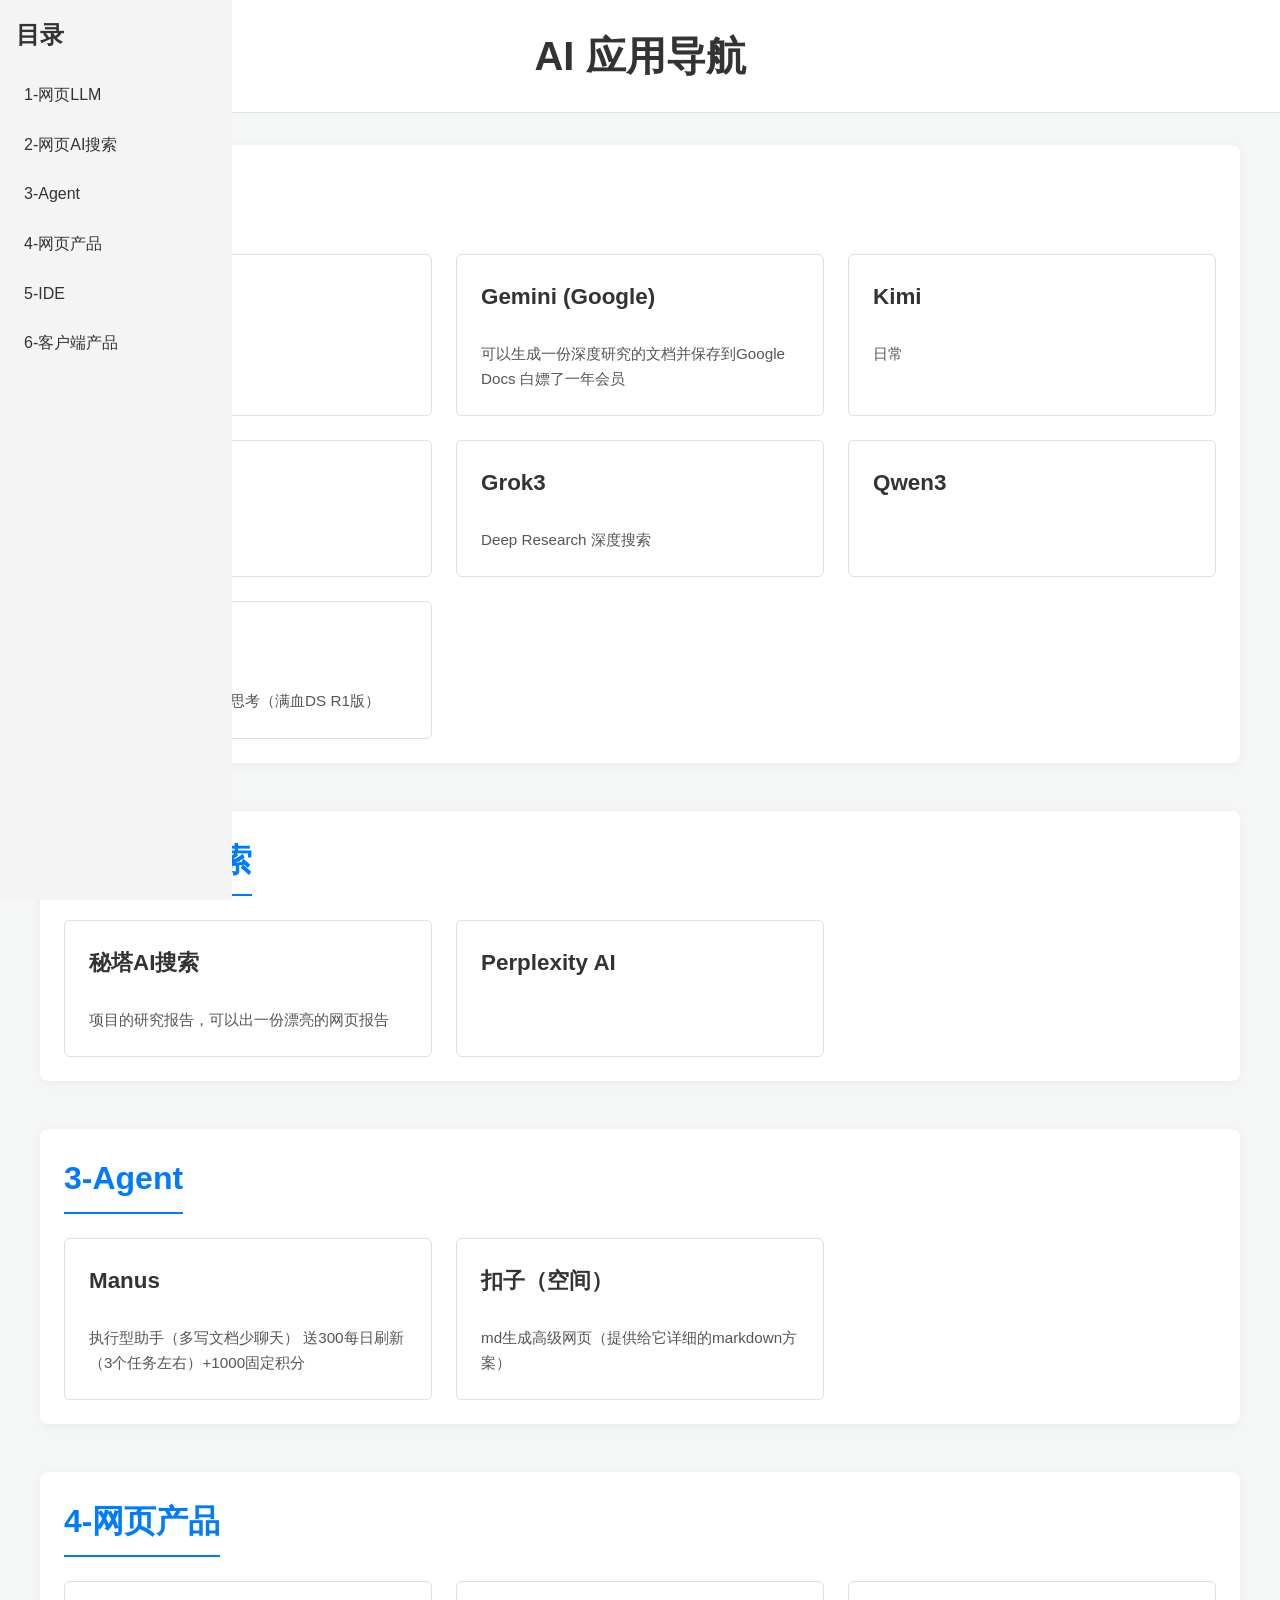
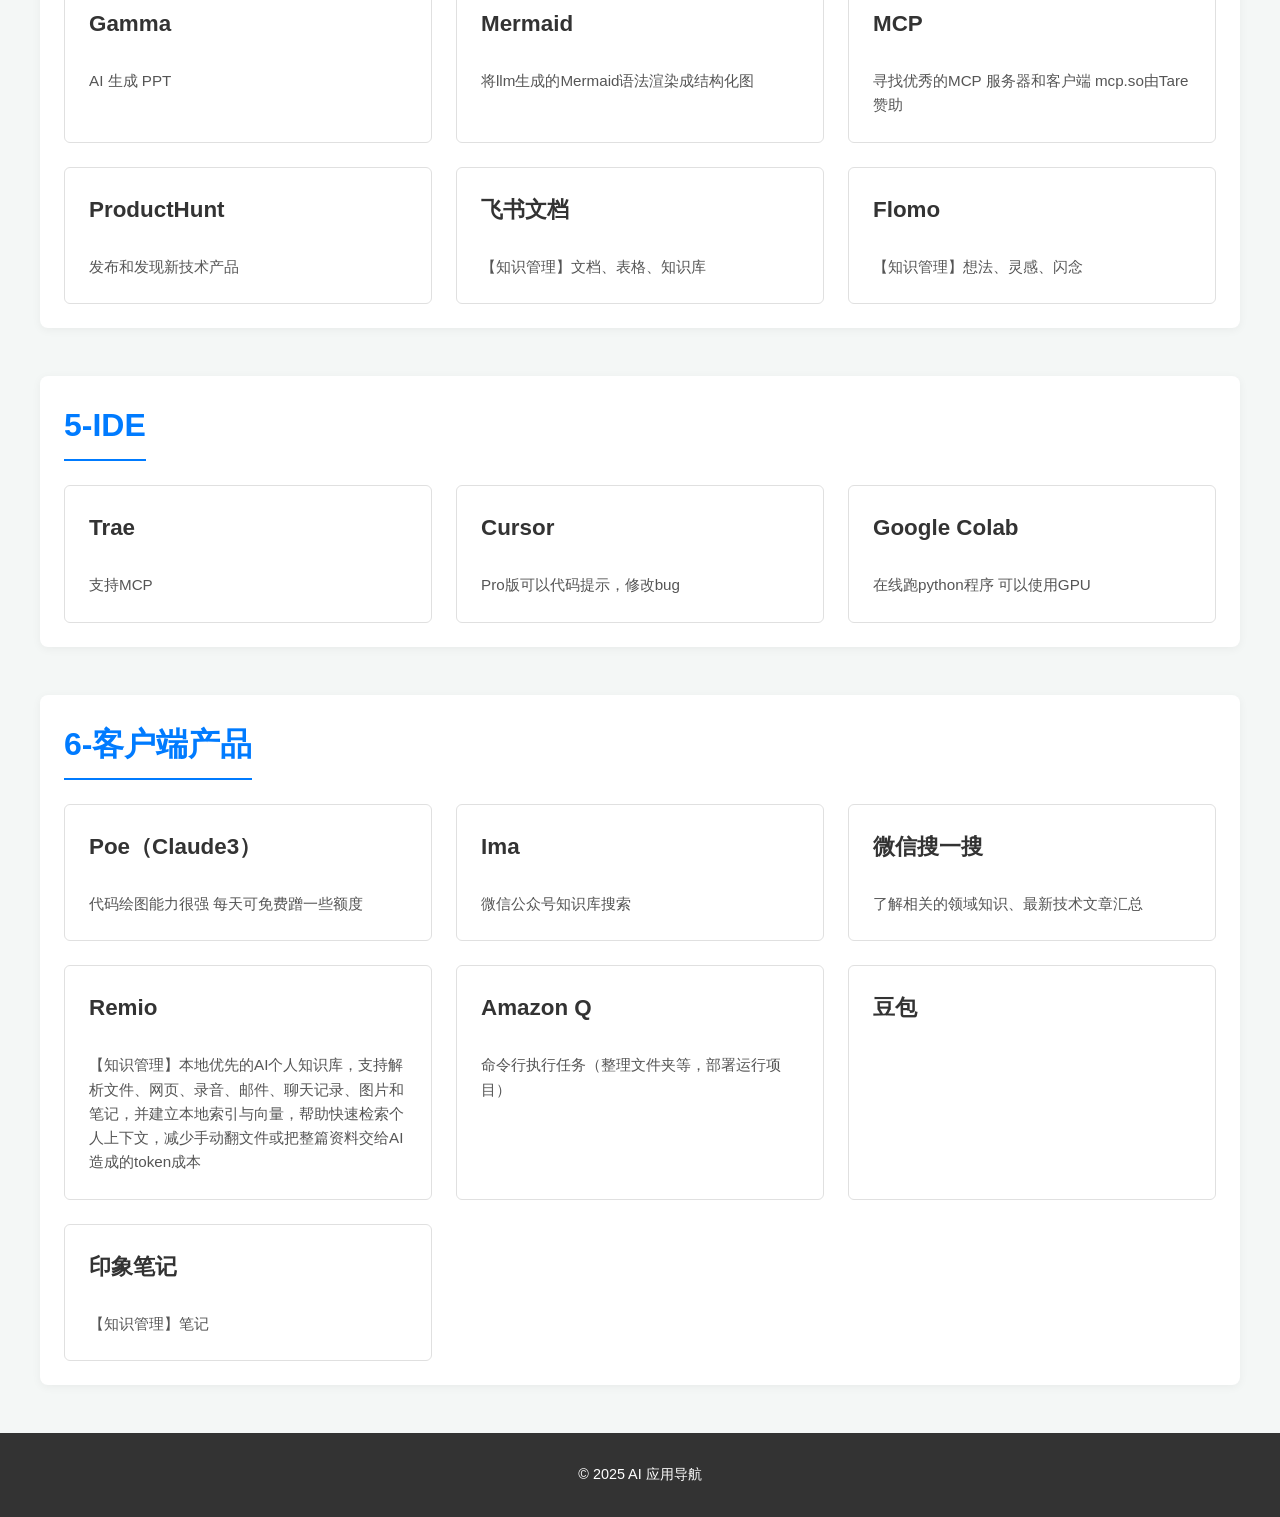
==== commit 140fb2df: "Add Remio to AI apps navigation" ====
--- a/index.html
+++ b/index.html
@@ -37,11 +37,6 @@
         nav ul li a:hover {
             background-color: #ddd;
         }
-        # main {
-        #     flex: 1;
-        #     padding: 1rem;
-        #     margin-left: 200px;
-        # }
         footer {
             background-color: #333;
             color: white;
@@ -194,6 +189,10 @@
                     <p class="description">了解相关的领域知识、最新技术文章汇总</p>
                 </div>
                 <div class="app-card">
+                    <h3><a href="https://remio.ai/" target="_blank">Remio</a></h3>
+                    <p class="description">【知识管理】本地优先的AI个人知识库，支持解析文件、网页、录音、邮件、聊天记录、图片和笔记，并建立本地索引与向量，帮助快速检索个人上下文，减少手动翻文件或把整篇资料交给AI造成的token成本</p>
+                </div>
+                <div class="app-card">
                     <h3><a href="" target="_blank">Amazon Q</a></h3>
                     <p class="description">命令行执行任务（整理文件夹等，部署运行项目）</p>
                 </div>
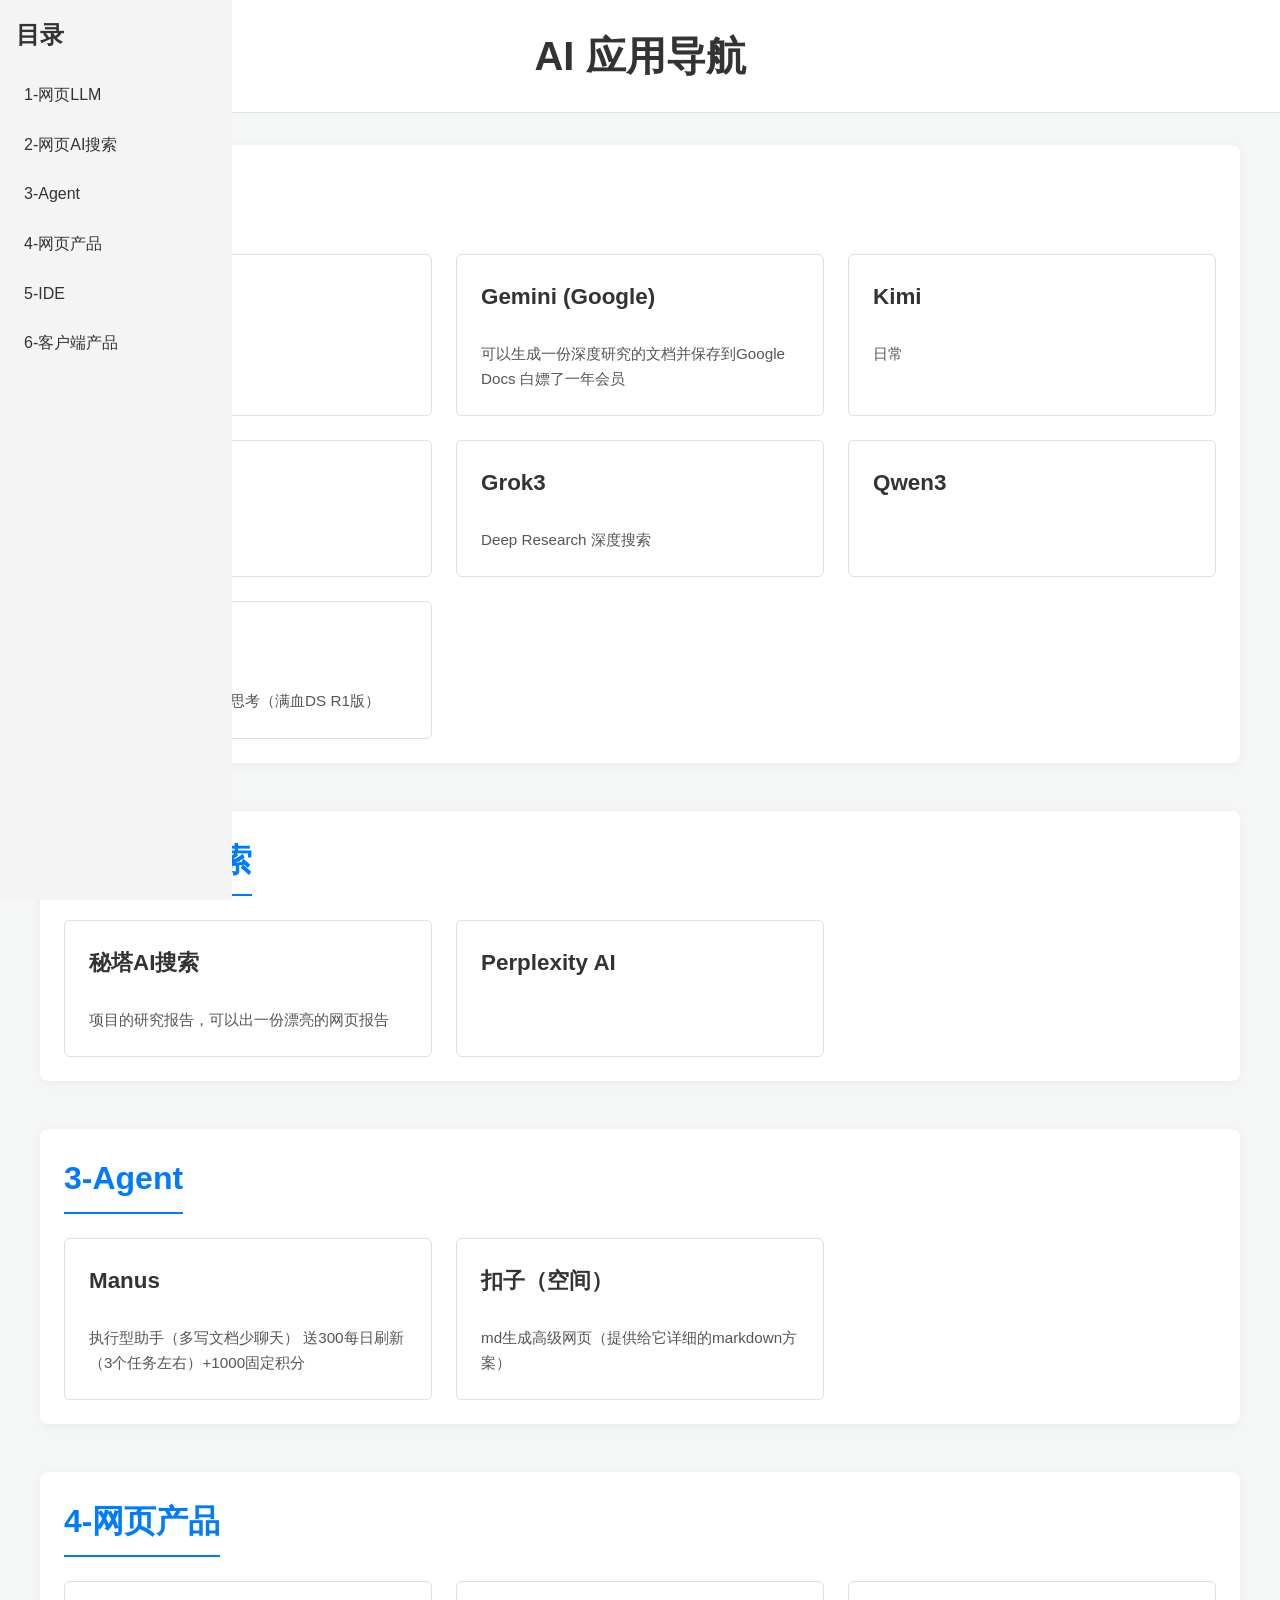
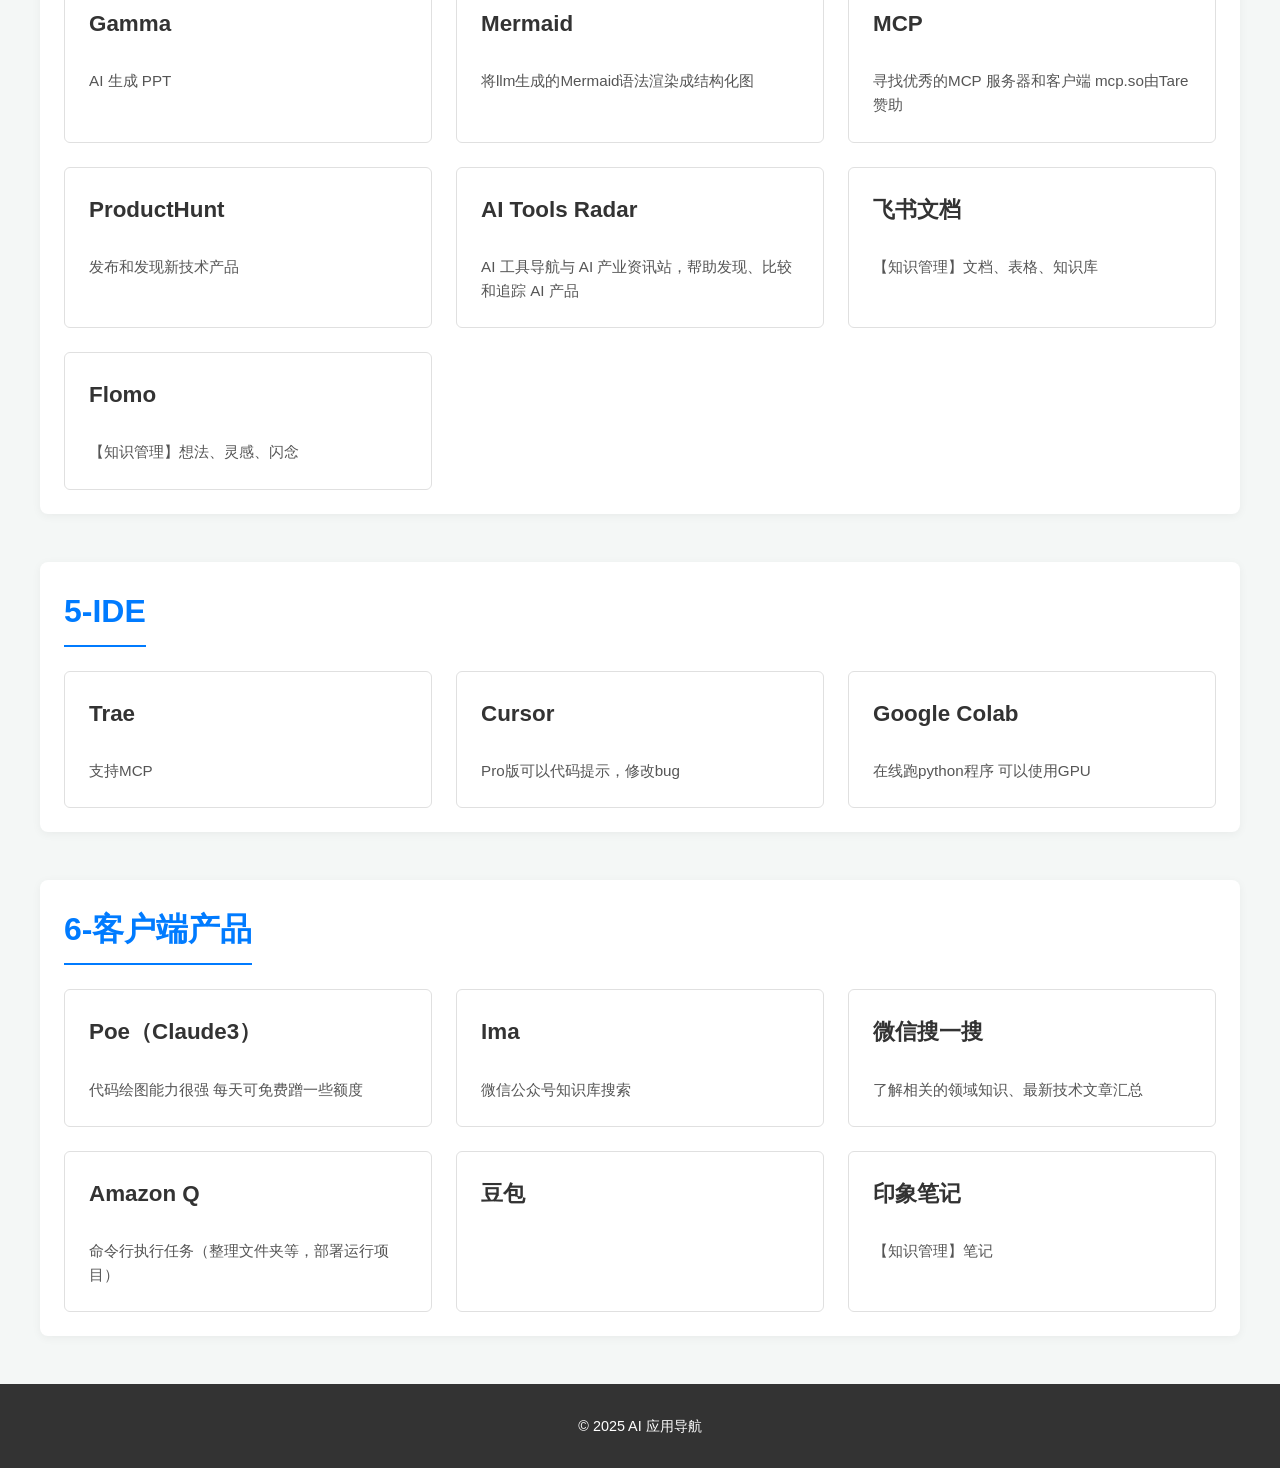
==== commit 2214489c: "Add AI Tools Radar" ====
--- a/index.html
+++ b/index.html
@@ -145,6 +145,10 @@
                     <p class="description">发布和发现新技术产品</p>
                 </div>
                 <div class="app-card">
+                    <h3><a href="https://aitoolsradar.com/" target="_blank">AI Tools Radar</a></h3>
+                    <p class="description">AI 工具导航与 AI 产业资讯站，帮助发现、比较和追踪 AI 产品</p>
+                </div>
+                <div class="app-card">
                     <h3><a href="" target="_blank">飞书文档</a></h3>
                     <p class="description">【知识管理】文档、表格、知识库</p>
                 </div>
@@ -187,10 +191,6 @@
                 <div class="app-card">
                     <h3><a href="" target="_blank">微信搜一搜</a></h3>
                     <p class="description">了解相关的领域知识、最新技术文章汇总</p>
-                </div>
-                <div class="app-card">
-                    <h3><a href="https://remio.ai/" target="_blank">Remio</a></h3>
-                    <p class="description">【知识管理】本地优先的AI个人知识库，支持解析文件、网页、录音、邮件、聊天记录、图片和笔记，并建立本地索引与向量，帮助快速检索个人上下文，减少手动翻文件或把整篇资料交给AI造成的token成本</p>
                 </div>
                 <div class="app-card">
                     <h3><a href="" target="_blank">Amazon Q</a></h3>
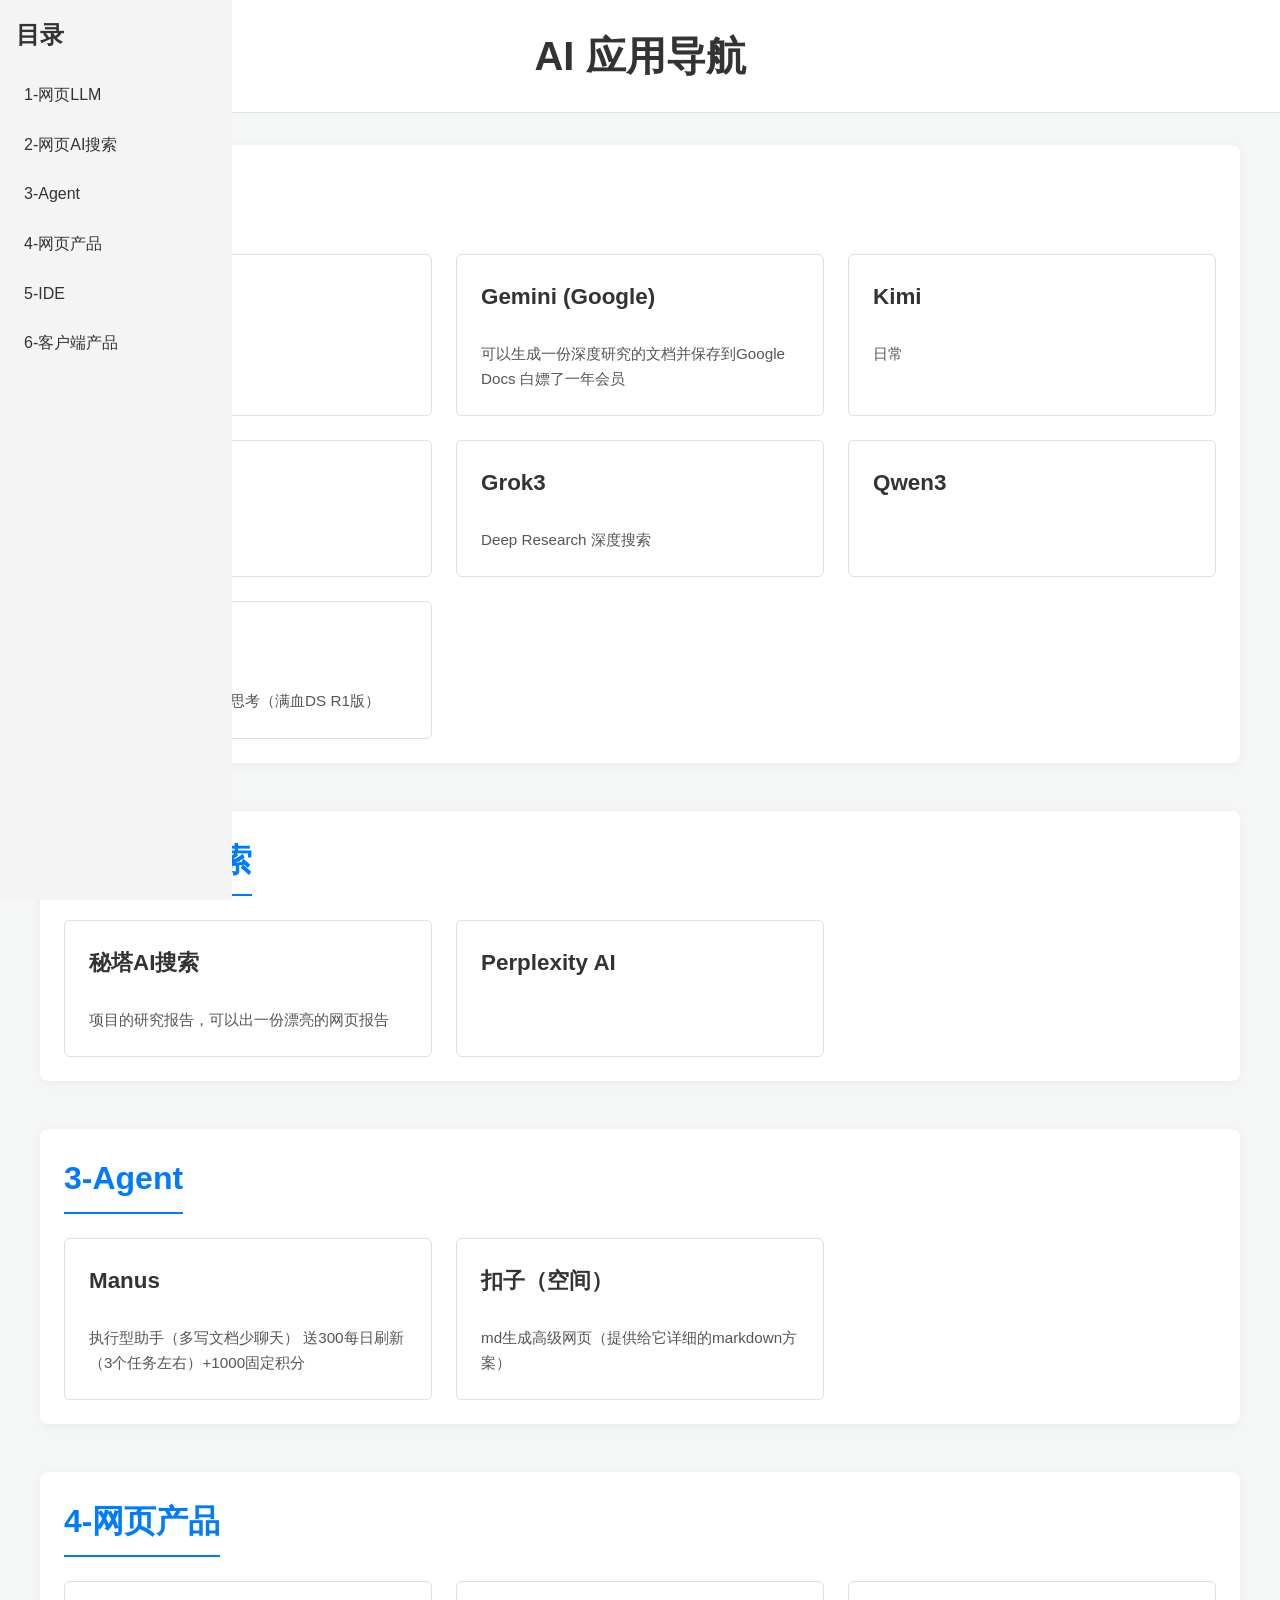
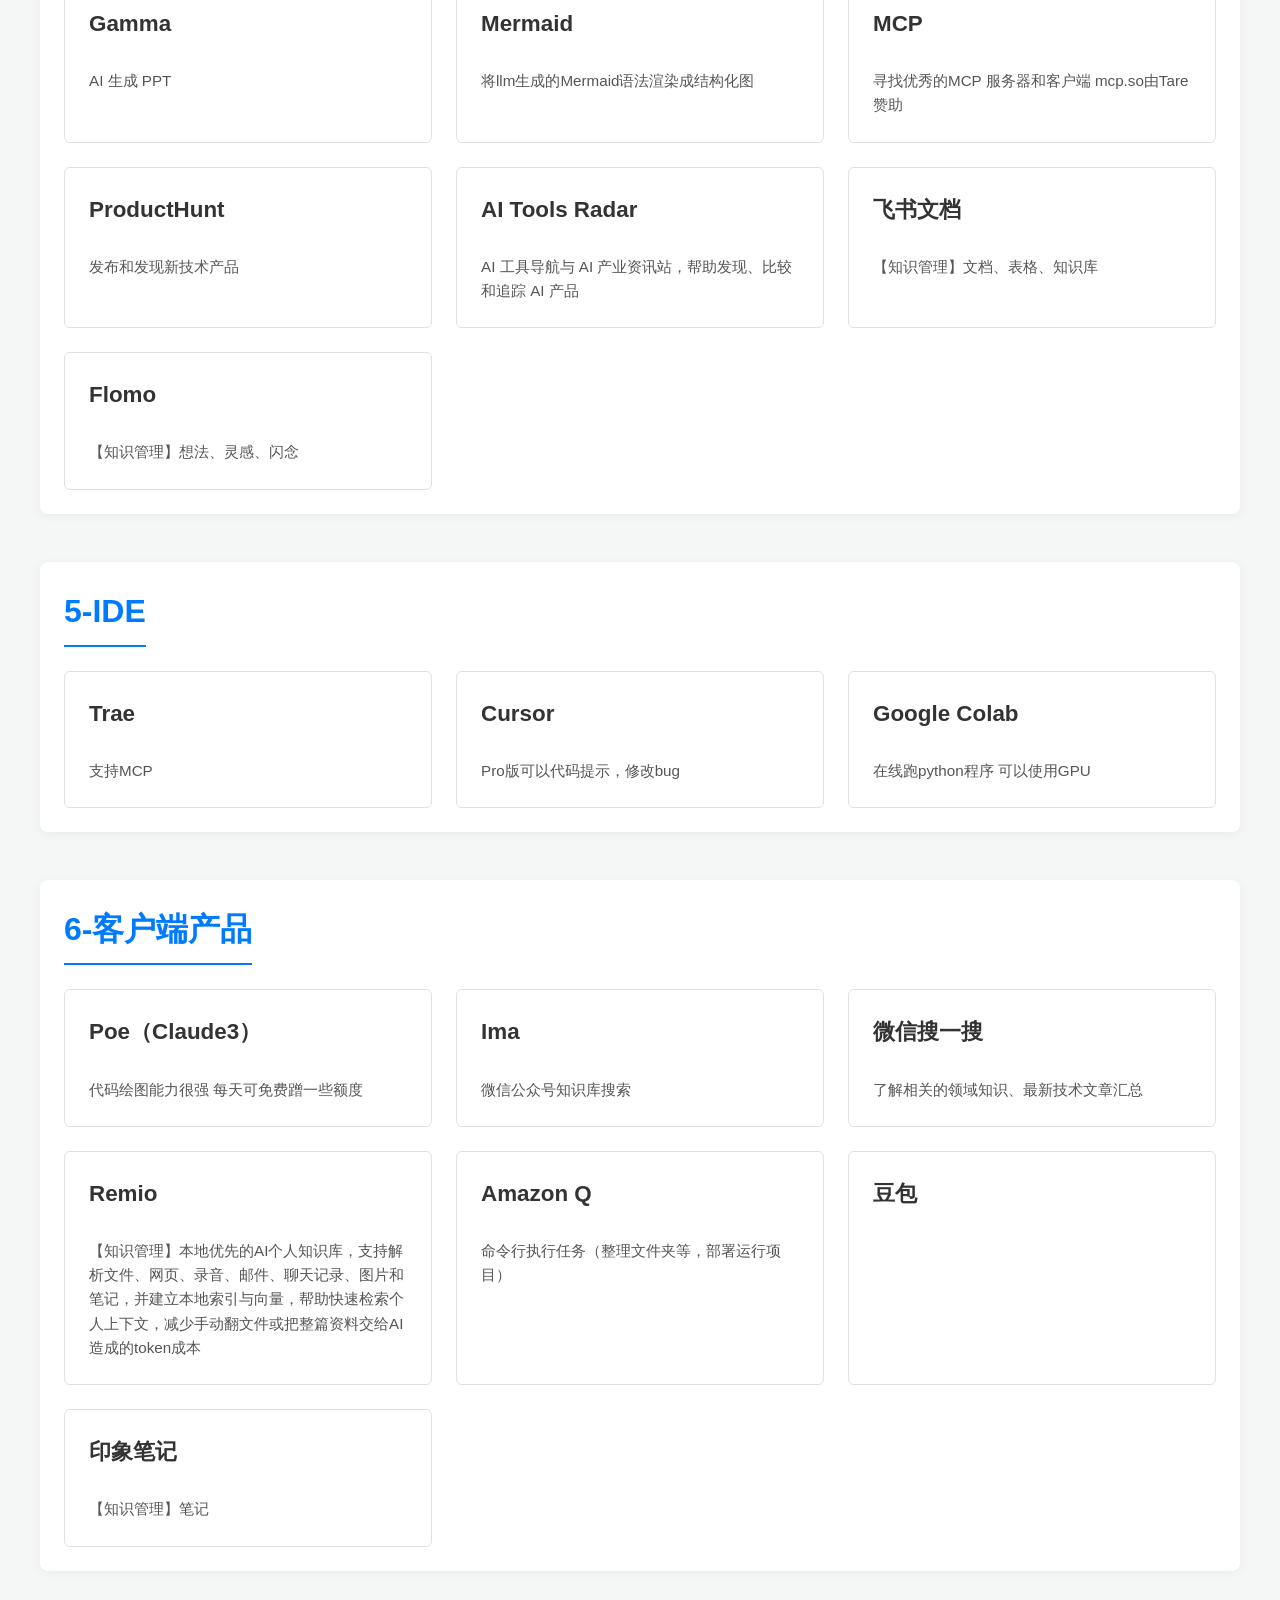
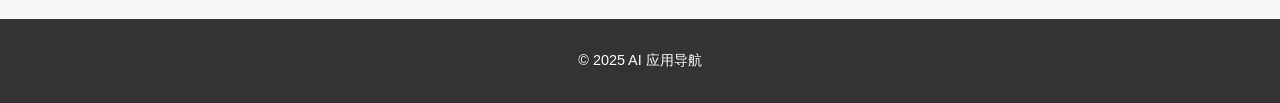
==== commit 50105897: "Merge 2214489c42c43d1e013088af634aa9a8c7d07ca5 into 7a8c96d539de3b0285269ec640119712f8848142" ====
--- a/index.html
+++ b/index.html
@@ -193,6 +193,10 @@
                     <p class="description">了解相关的领域知识、最新技术文章汇总</p>
                 </div>
                 <div class="app-card">
+                    <h3><a href="https://remio.ai/" target="_blank">Remio</a></h3>
+                    <p class="description">【知识管理】本地优先的AI个人知识库，支持解析文件、网页、录音、邮件、聊天记录、图片和笔记，并建立本地索引与向量，帮助快速检索个人上下文，减少手动翻文件或把整篇资料交给AI造成的token成本</p>
+                </div>
+                <div class="app-card">
                     <h3><a href="" target="_blank">Amazon Q</a></h3>
                     <p class="description">命令行执行任务（整理文件夹等，部署运行项目）</p>
                 </div>
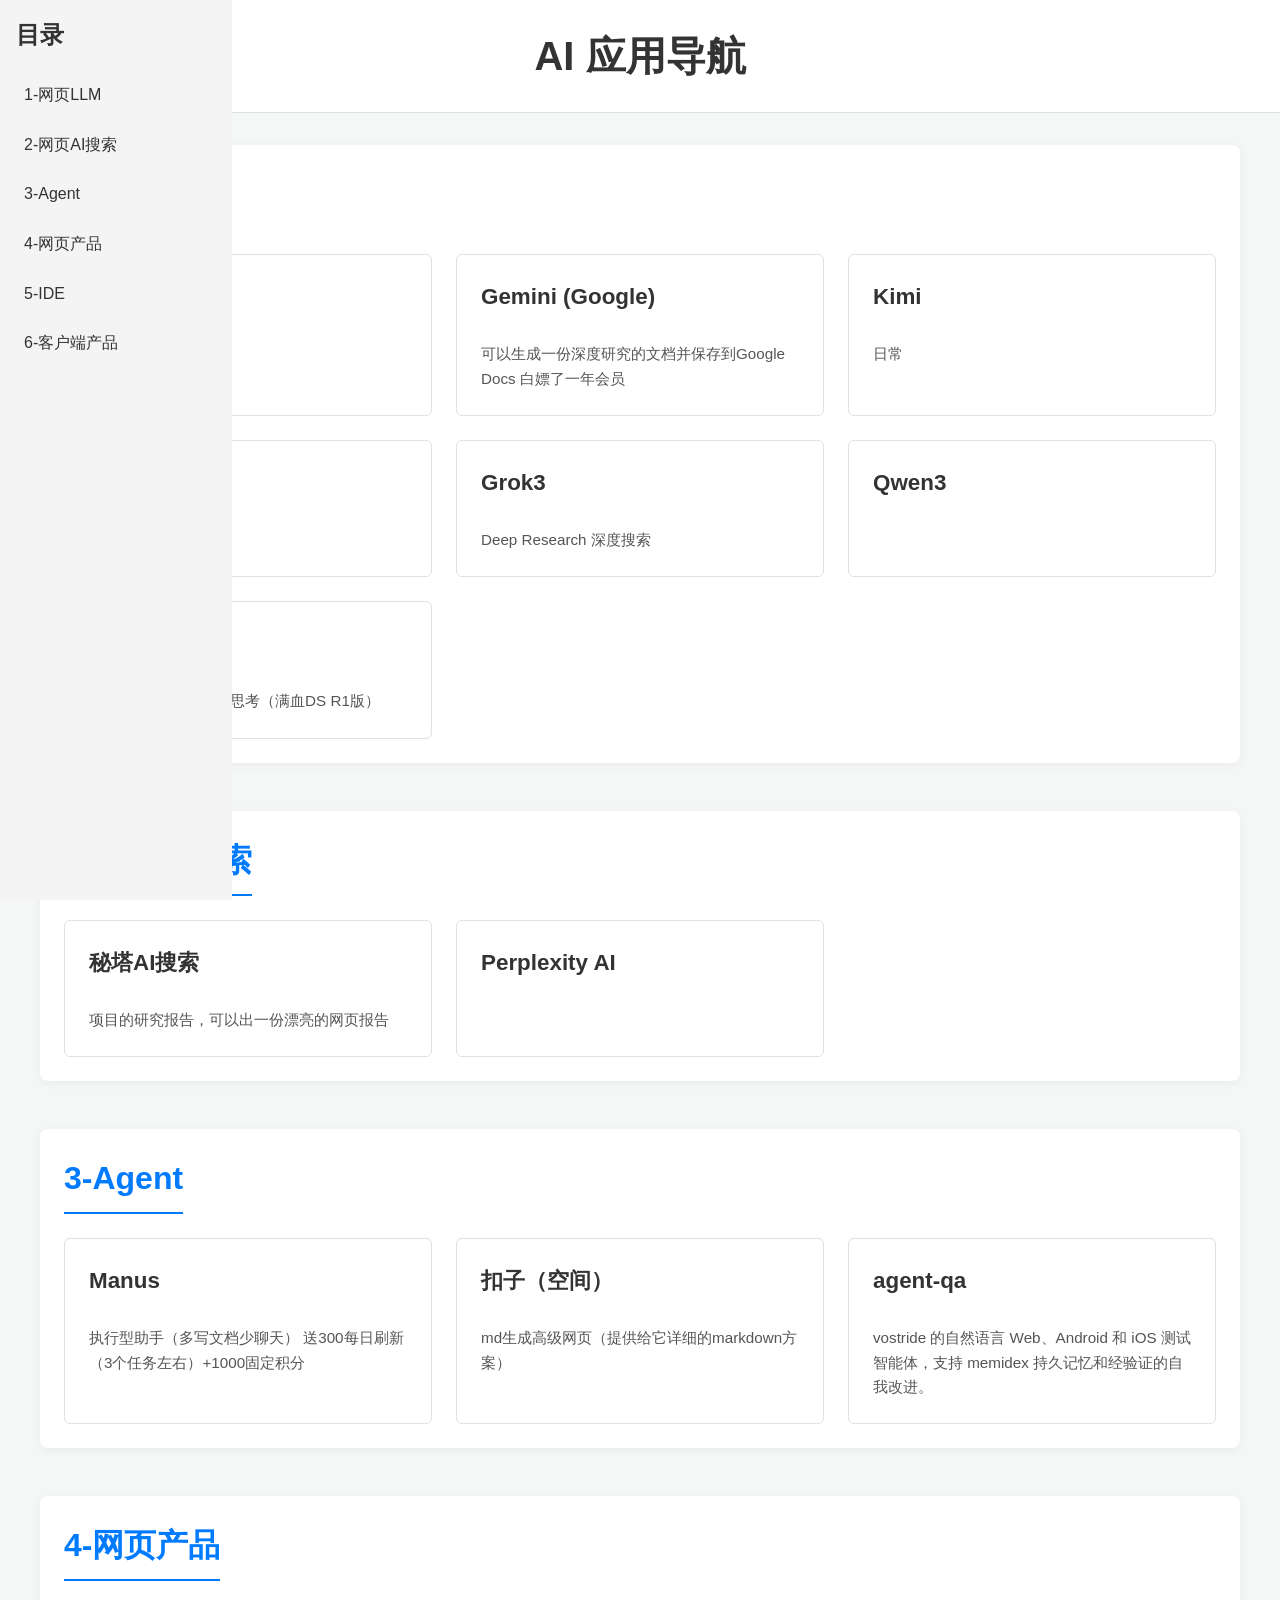
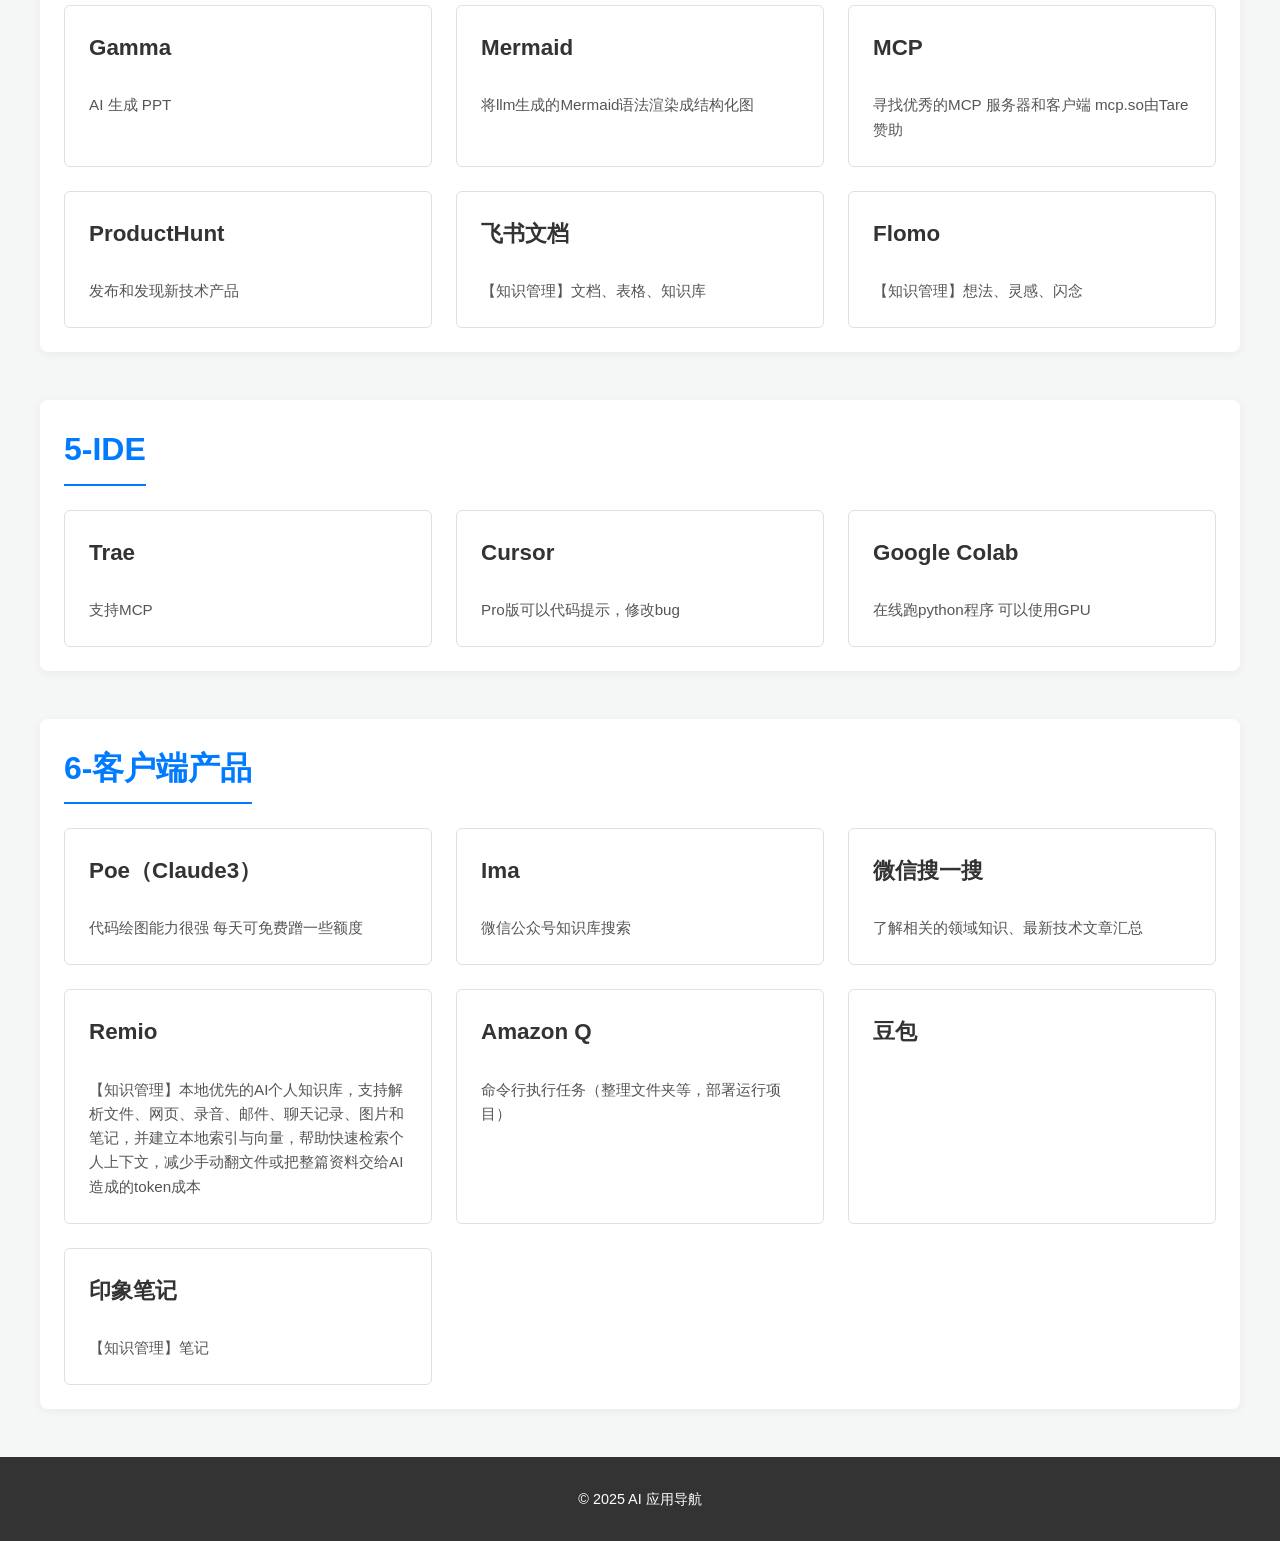
==== commit 1dc68249: "在 Agent 分类收录 agent-qa 并更新生成页面" ====
--- a/index.html
+++ b/index.html
@@ -122,6 +122,10 @@
                     <h3><a href="https://space.coze.cn/" target="_blank">扣子（空间）</a></h3>
                     <p class="description">md生成高级网页（提供给它详细的markdown方案）</p>
                 </div>
+                <div class="app-card">
+                    <h3><a href="https://vostride.com" target="_blank">agent-qa</a></h3>
+                    <p class="description">vostride 的自然语言 Web、Android 和 iOS 测试智能体，支持 memidex 持久记忆和经验证的自我改进。</p>
+                </div>
             </div>
         </section>
         <section class="category-section" id="category-4-网页产品">
@@ -143,10 +147,6 @@
                 <div class="app-card">
                     <h3><a href="https://www.producthunt.com/" target="_blank">ProductHunt</a></h3>
                     <p class="description">发布和发现新技术产品</p>
-                </div>
-                <div class="app-card">
-                    <h3><a href="https://aitoolsradar.com/" target="_blank">AI Tools Radar</a></h3>
-                    <p class="description">AI 工具导航与 AI 产业资讯站，帮助发现、比较和追踪 AI 产品</p>
                 </div>
                 <div class="app-card">
                     <h3><a href="" target="_blank">飞书文档</a></h3>
